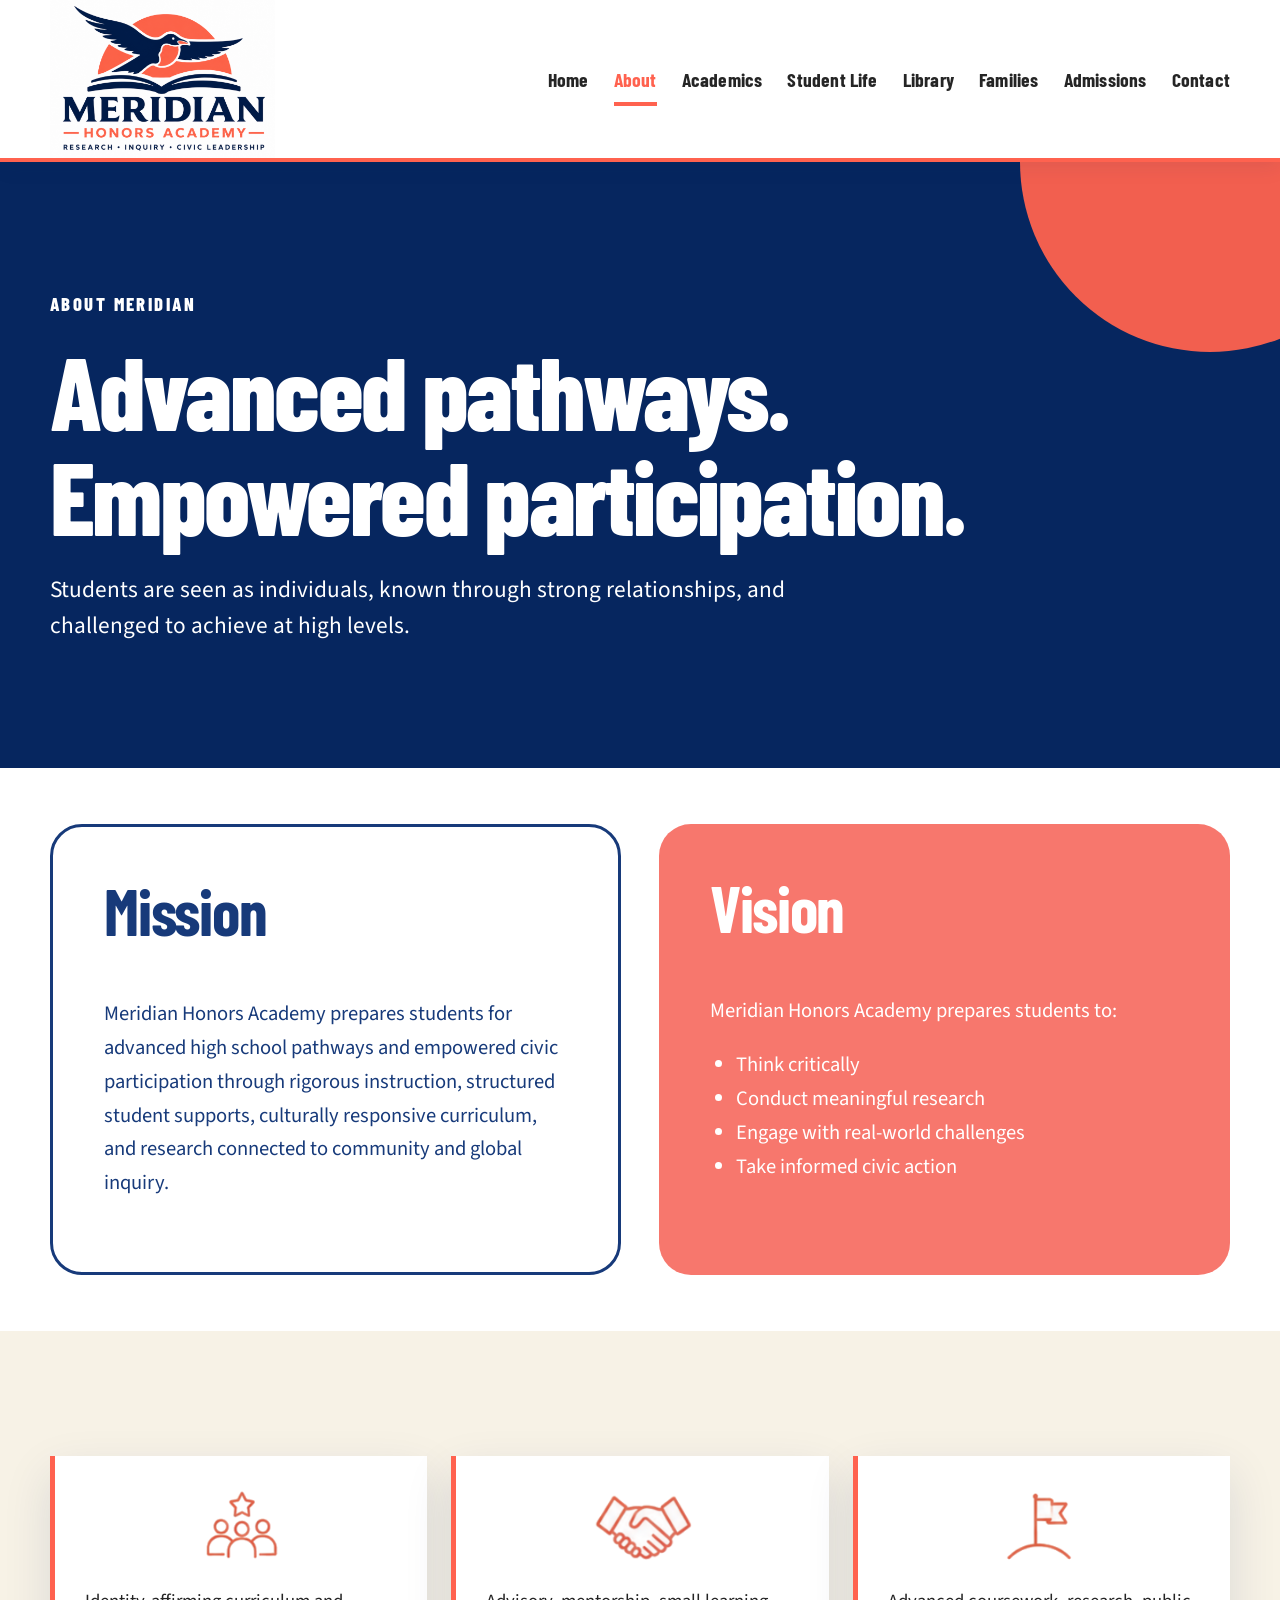
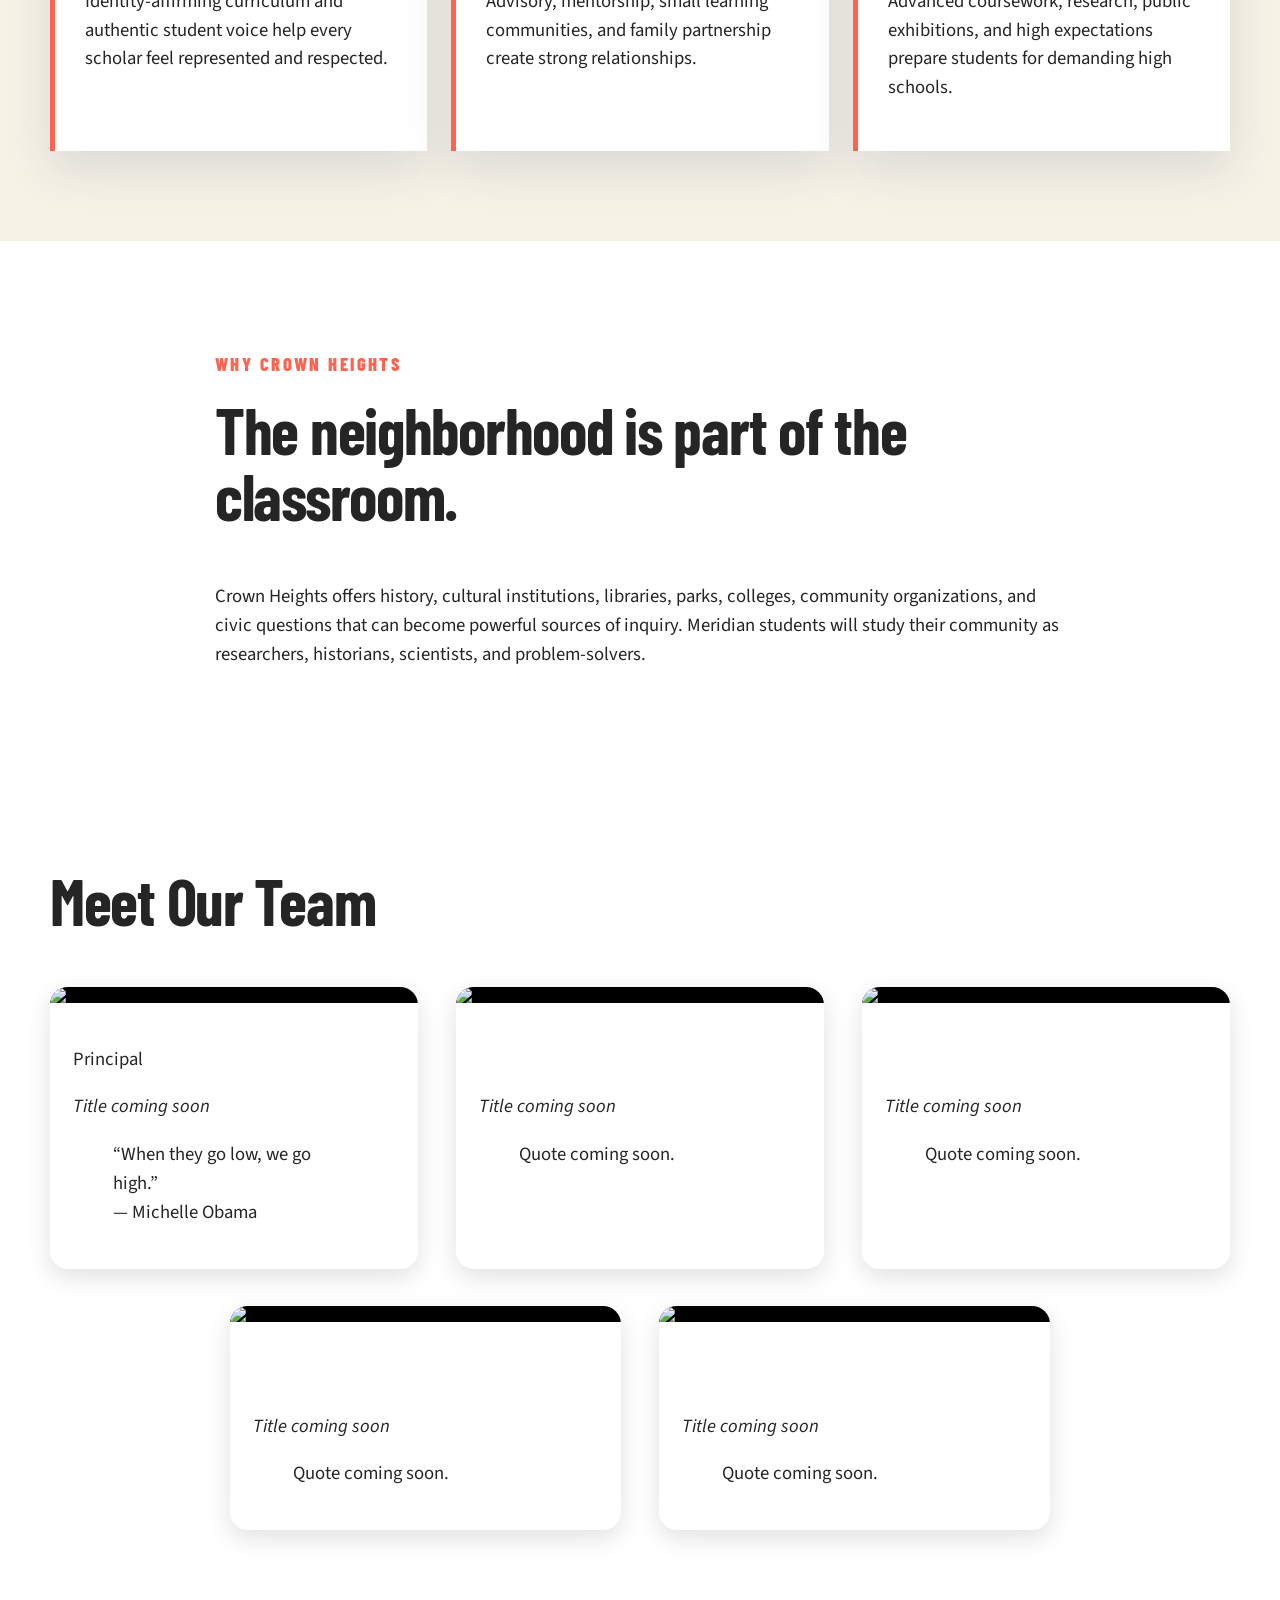
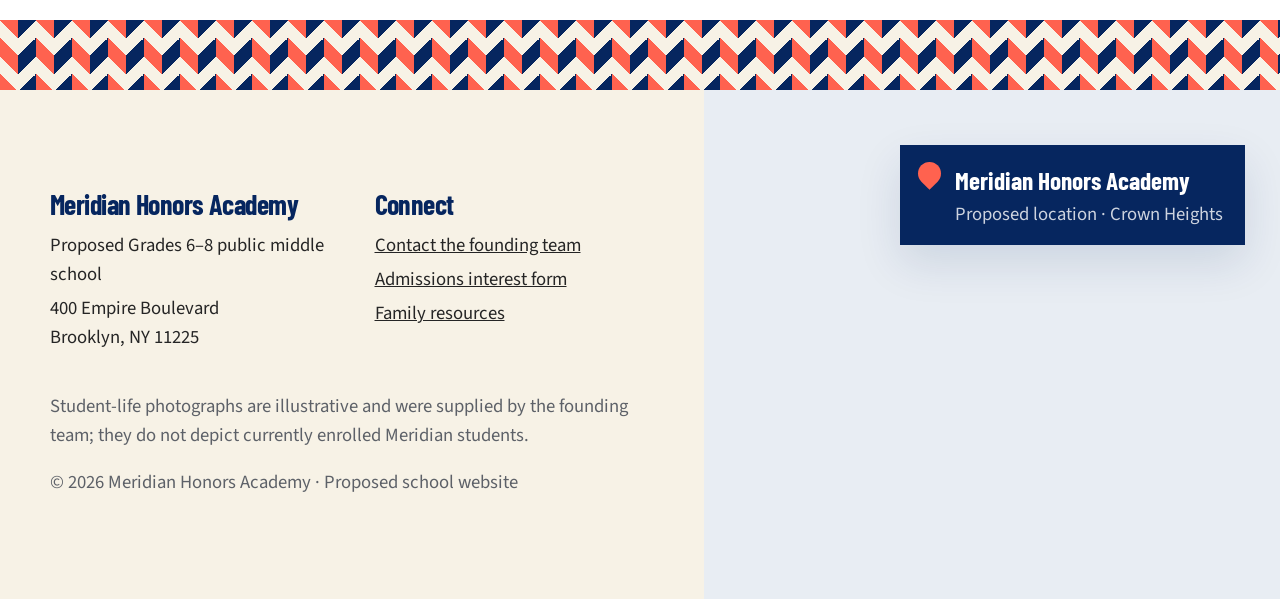
==== about.html @ 579aca70 "Add files via upload" ====
<!doctype html><html lang="en"><head><meta charset="utf-8" /><meta name="viewport" content="width=device-width,initial-scale=1" /><meta name="theme-color" content="#06265f" /><meta name="description" content="Learn about the mission, vision, and community-centered design of Meridian Honors Academy." /><title>About | Meridian Honors Academy</title><link rel="icon" href="assets/favicon.png" /><link rel="preconnect" href="https://fonts.googleapis.com"><link rel="preconnect" href="https://fonts.gstatic.com" crossorigin><link href="https://fonts.googleapis.com/css2?family=Barlow+Condensed:wght@500;600;700;800&family=Source+Sans+3:wght@400;500;600;700&display=swap" rel="stylesheet"><link rel="stylesheet" href="styles.css" /></head><body><a class="skip-link" href="#main">Skip to main content</a>
<header class="site-header" data-header>
  <div class="shell header-inner">
    <a class="brand" href="index.html" aria-label="Meridian Honors Academy home"><img src="assets/meridian-logo.png" alt="Meridian Honors Academy" /></a>
    <button class="menu-button" type="button" aria-expanded="false" aria-controls="primary-nav" data-menu-button><span class="sr-only">Open menu</span><span></span><span></span><span></span></button>
    <nav id="primary-nav" class="primary-nav" aria-label="Primary navigation" data-nav><a href="index.html">Home</a><a href="about.html" aria-current="page">About</a><a href="academics.html">Academics</a><a href="student-life.html">Student Life</a><a href="library.html">Library</a><a href="families.html">Families</a><a href="admissions.html">Admissions</a><a href="contact.html">Contact</a></nav>
  </div>
</header><main id="main"><section class="page-banner page-banner--about"><div class="shell"><p class="eyebrow">About Meridian</p><h1>Advanced&nbsp;pathways.<br>Empowered&nbsp;participation.</h1><p>Students are seen as individuals, known through strong relationships, and challenged to achieve at high levels.</p></div></section>

<section class="section mission-vision-section">
  <div class="shell">
    <div class="mission-vision-grid">
      <article class="mission-card">
        <h2>Mission</h2>
        <p>Meridian Honors Academy prepares students for advanced high school pathways and empowered civic participation through rigorous instruction, structured student supports, culturally responsive curriculum, and research connected to community and global inquiry.</p>
      </article>

      <article class="vision-card">
        <h2>Vision</h2>
        <p>Meridian Honors Academy prepares students to:</p>
        <ul>
          <li>Think critically</li>
          <li>Conduct meaningful research</li>
          <li>Engage with real-world challenges</li>
          <li>Take informed civic action</li>
        </ul>
      </article>
    </div>
  </div>
</section>
<section class="section section--cream"><div class="shell values-grid"><article><div class="pillar-icon pillar-icon--about"><img src="assets/icons/seen.png" alt="" aria-hidden="true"></div><p>Identity-affirming curriculum and authentic student voice help every scholar feel represented and respected.</p></article><article><div class="pillar-icon pillar-icon--about"><img src="assets/icons/known.png" alt="" aria-hidden="true"></div><p>Advisory, mentorship, small learning communities, and family partnership create strong relationships.</p></article><article><div class="pillar-icon pillar-icon--about"><img src="assets/icons/challenged.png" alt="" aria-hidden="true"></div><p>Advanced coursework, research, public exhibitions, and high expectations prepare students for demanding high schools.</p></article></div></section><section class="section"><div class="shell prose"><p class="kicker">Why Crown Heights</p><h2>The neighborhood is part of the classroom.</h2><p>Crown Heights offers history, cultural institutions, libraries, parks, colleges, community organizations, and civic questions that can become powerful sources of inquiry. Meridian students will study their community as researchers, historians, scientists, and problem-solvers.</p></div></section>
<section class="section">
<div class="shell">
<h2>Meet Our Team</h2>

<div style="display:grid;grid-template-columns:repeat(3,minmax(0,1fr));gap:2rem;margin-bottom:2rem;">

<div style="background:#fff;border-radius:18px;overflow:hidden;box-shadow:0 8px 24px rgba(0,0,0,.12)">
<img src="assets/principal.png" style="width:100%;height:auto;display:block;object-fit:contain;background:#000;">
<div style="padding:1.25rem">
<p>Principal</p>
<p><em>Title coming soon</em></p>
<blockquote>“When they go low, we go high.”<br>— Michelle Obama</blockquote>
</div></div>

<div style="background:#fff;border-radius:18px;overflow:hidden;box-shadow:0 8px 24px rgba(0,0,0,.12)">
<img src="assets/staff2.png" style="width:100%;height:auto;display:block;object-fit:contain;background:#000;">
<div style="padding:1.25rem">
<p>&nbsp;</p>
<p><em>Title coming soon</em></p>
<blockquote>Quote coming soon.</blockquote>
</div></div>

<div style="background:#fff;border-radius:18px;overflow:hidden;box-shadow:0 8px 24px rgba(0,0,0,.12)">
<img src="assets/staff3.png" style="width:100%;height:auto;display:block;object-fit:contain;background:#000;">
<div style="padding:1.25rem">
<p>&nbsp;</p>
<p><em>Title coming soon</em></p>
<blockquote>Quote coming soon.</blockquote>
</div></div>
</div><div style='display:grid;grid-template-columns:repeat(2,minmax(0,1fr));gap:2rem;max-width:820px;margin:0 auto;'>
<div style="background:#fff;border-radius:18px;overflow:hidden;box-shadow:0 8px 24px rgba(0,0,0,.12)">
<img src="assets/staff4.png" style="width:100%;height:auto;display:block;object-fit:contain;background:#000;">
<div style="padding:1.25rem">
<p>&nbsp;</p>
<p><em>Title coming soon</em></p>
<blockquote>Quote coming soon.</blockquote>
</div></div>

<div style="background:#fff;border-radius:18px;overflow:hidden;box-shadow:0 8px 24px rgba(0,0,0,.12)">
<img src="assets/staff5.png" style="width:100%;height:auto;display:block;object-fit:contain;background:#000;">
<div style="padding:1.25rem">
<p>&nbsp;</p>
<p><em>Title coming soon</em></p>
<blockquote>Quote coming soon.</blockquote>
</div></div>
</div></div></section></main><footer class="site-footer">
  <div class="footer-pattern" aria-hidden="true"></div>
  <div class="footer-grid">
    <div class="footer-info">
<div class="footer-columns">
        <div><h2>Meridian Honors Academy</h2><p>Proposed Grades 6–8 public middle school</p><p>400 Empire Boulevard<br />Brooklyn, NY 11225</p></div>
        <div><h2>Connect</h2><p><a href="contact.html">Contact the founding team</a></p><p><a href="admissions.html">Admissions interest form</a></p><p><a href="families.html">Family resources</a></p></div>
      </div>
      <p class="photo-note">Student-life photographs are illustrative and were supplied by the founding team; they do not depict currently enrolled Meridian students.</p>
      <p class="copyright">© 2026 Meridian Honors Academy · Proposed school website</p>
    </div>
    <div class="footer-map">
      <iframe title="Map showing 400 Empire Boulevard, Brooklyn, New York" loading="lazy" src="https://www.openstreetmap.org/export/embed.html?bbox=-73.9668%2C40.6608%2C-73.9395%2C40.6815&amp;layer=mapnik&amp;marker=40.6710%2C-73.9532"></iframe>
      <div class="map-label"><span class="map-pin" aria-hidden="true"></span><strong>Meridian Honors Academy</strong><small>Proposed location · Crown Heights</small></div>
    </div>
  </div>
</footer><script src="script.js"></script></body></html>
---- styles.css ----
:root{--navy:#06265f;--navy2:#0b3477;--coral:#ff624f;--cream:#f7f2e6;--ink:#252525;--muted:#5d6168;--line:#d8dce3;--green:#87c747;--shadow:0 18px 45px rgba(6,38,95,.12);--shell:min(1180px,calc(100% - 40px));--head:"Barlow Condensed","Arial Narrow",sans-serif;--body:"Source Sans 3",Arial,sans-serif}*{box-sizing:border-box}html{scroll-behavior:smooth}body{margin:0;color:var(--ink);font-family:var(--body);font-size:18px;line-height:1.55;background:#fff}img{max-width:100%}a{color:inherit}.shell{width:var(--shell);margin-inline:auto}.skip-link{position:fixed;top:10px;left:10px;z-index:99;padding:10px;background:#fff;transform:translateY(-150%)}.skip-link:focus{transform:none}.site-header{position:sticky;top:0;z-index:30;background:#fff;border-bottom:4px solid var(--coral);box-shadow:0 5px 20px rgba(6,38,95,.08)}.header-inner{min-height:112px;display:flex;align-items:center;justify-content:space-between;gap:30px}.brand img{width:225px;display:block}.primary-nav{display:flex;align-items:center;gap:25px}.primary-nav a{text-decoration:none;font-family:var(--head);font-weight:700;font-size:1.05rem;letter-spacing:.01em;position:relative}.primary-nav a:hover,.primary-nav a[aria-current=page]{color:var(--coral)}.primary-nav a[aria-current=page]:after{content:"";position:absolute;left:0;right:0;bottom:-12px;height:4px;background:var(--coral)}.menu-button{display:none;border:0;background:var(--navy);padding:12px}.menu-button span:not(.sr-only){display:block;width:25px;height:3px;background:#fff;margin:4px}.sr-only{position:absolute;width:1px;height:1px;overflow:hidden;clip:rect(0 0 0 0)}h1,h2,h3,h4{font-family:var(--head);line-height:1.03;margin-top:0}h1{font-size:clamp(4rem,8vw,7.8rem);font-weight:800;letter-spacing:-.025em}h2{font-size:clamp(2.8rem,5vw,5.2rem);font-weight:700;letter-spacing:-.02em}h3{font-size:1.65rem}.eyebrow,.kicker{font-family:var(--head);font-weight:800;text-transform:uppercase;letter-spacing:.13em;font-size:.8rem}.kicker{color:var(--coral)}.kicker--light{color:#ffd3cc}.hero{position:relative;min-height:690px;color:#fff;overflow:hidden}.hero-slide{position:absolute;inset:0;background-position:center;background-size:cover;opacity:0;transform:scale(1.04);transition:opacity .9s ease,transform 7s ease}.hero-slide.is-active{opacity:1;transform:scale(1)}.hero-overlay{position:absolute;inset:0;background:linear-gradient(90deg,rgba(6,38,95,.94),rgba(6,38,95,.65) 48%,rgba(6,38,95,.12))}.hero-content{position:relative;z-index:2;padding-top:105px}.hero-content h1{margin:8px 0 20px;max-width:780px}.hero-content h1 span{color:#ffc2b8}.hero-content>p:not(.eyebrow){max-width:610px;font-size:1.28rem}.button-row{display:flex;gap:14px;flex-wrap:wrap;margin-top:30px}.button{display:inline-flex;align-items:center;justify-content:center;padding:14px 22px;text-decoration:none;font-family:var(--head);font-weight:700;font-size:1.08rem;border:2px solid transparent;cursor:pointer}.button--coral{background:var(--coral);color:#fff}.button--light{background:#fff;color:var(--navy)}.hero-controls{position:absolute;z-index:3;right:30px;bottom:30px;display:flex;gap:8px}.hero-controls button,.gallery-controls button{width:48px;height:48px;border:0;background:var(--navy);color:#fff;font-weight:700;cursor:pointer}.hero-controls button:nth-child(2){width:auto;padding-inline:17px}.hero-dots{position:absolute;z-index:3;left:30px;bottom:48px;display:flex;gap:8px}.hero-dots button{width:11px;height:11px;border:0;border-radius:50%;background:rgba(255,255,255,.55)}.hero-dots button.is-active{width:30px;border-radius:8px;background:var(--coral)}.section{padding:90px 0}.section--cream{background:var(--cream)}.section--navy{background:var(--navy);color:#fff}.welcome-grid,.two-col,.library-intro,.contact-grid,.admissions-grid{display:grid;grid-template-columns:1fr 1fr;gap:80px;align-items:start}.welcome-grid h2,.two-col h2,.library-intro h2{color:var(--navy)}.welcome-grid p,.two-col p,.library-intro p{font-size:1.1rem}.text-link{font-family:var(--head);font-weight:700;color:var(--navy);text-decoration:none;font-size:1.08rem}.pillar-grid,.values-grid,.outline-grid,.service-list{display:grid;grid-template-columns:repeat(3,1fr);gap:24px;margin-top:35px}.outline-grid,.service-list{grid-template-columns:repeat(2,1fr)}.pillar-grid article,.values-grid article,.outline-grid article,.service-list article{background:#fff;padding:30px;border-left:5px solid var(--coral);box-shadow:var(--shadow)}.pillar-grid span{font-family:var(--head);font-weight:800;color:var(--coral)}.pillar-grid h3,.values-grid h3,.outline-grid h3,.service-list h3{color:var(--navy);margin:13px 0}.pillar-grid a{font-family:var(--head);font-weight:700;color:var(--navy)}.section-heading{display:flex;justify-content:space-between;align-items:end;gap:30px;margin-bottom:35px}.section-heading h2{color:var(--navy);max-width:850px;margin:5px 0}.gallery-viewport{overflow:hidden}.gallery-track{display:flex;gap:22px;transition:transform .55s ease}.gallery-track figure{flex:0 0 calc((100% - 44px)/3);margin:0;background:#fff;box-shadow:var(--shadow)}.gallery-track img{width:100%;aspect-ratio:4/3;object-fit:cover;display:block}.gallery-track figcaption{padding:18px 20px;border-bottom:5px solid var(--coral);font-family:var(--head);font-weight:700;font-size:1.35rem;color:var(--navy)}.gallery-controls{display:flex;justify-content:flex-end;align-items:center;gap:15px;margin-top:22px;font-family:var(--head);font-weight:700}.cta-band{background:var(--coral);color:#fff;padding:55px 0}.cta-band .shell{display:flex;align-items:center;justify-content:space-between;gap:30px}.cta-band h2{font-size:clamp(2.4rem,4vw,4.3rem);max-width:850px;margin:5px 0}.page-banner{padding:110px 0 100px;color:#fff;background:var(--navy);position:relative;overflow:hidden}.page-banner:after{content:"";position:absolute;width:380px;height:380px;border-radius:50%;background:var(--coral);right:-120px;top:-190px;opacity:.95}.page-banner .shell{position:relative;z-index:2}.page-banner h1{max-width:1000px;margin:10px 0 22px}.page-banner p:last-child{max-width:750px;font-size:1.25rem}.page-banner--student{background-image:linear-gradient(90deg,rgba(6,38,95,.92),rgba(6,38,95,.62)),url('assets/middle-school-discussion.webp');background-size:cover;background-position:center}.page-banner--library{background-image:linear-gradient(90deg,rgba(6,38,95,.94),rgba(6,38,95,.62)),url('assets/library-learning.webp');background-size:cover;background-position:center}.page-banner--families{background-image:linear-gradient(90deg,rgba(6,38,95,.94),rgba(6,38,95,.62)),url('assets/school-community.webp');background-size:cover;background-position:center}.lead{font-size:1.3rem}.prose{max-width:850px}.grade-journey{display:grid;grid-template-columns:repeat(3,1fr);gap:22px;margin-top:35px}.grade-journey article{border:2px solid rgba(255,255,255,.25);padding:28px}.grade-journey span{display:grid;place-items:center;width:56px;height:56px;border-radius:50%;background:var(--coral);font-family:var(--head);font-size:2rem;font-weight:800}.grade-journey h3{margin:20px 0 10px}.photo-mosaic{display:grid;grid-template-columns:1.3fr .7fr;grid-template-rows:330px 330px;gap:18px}.photo-mosaic img{width:100%;height:100%;object-fit:cover}.photo-mosaic img:first-child{grid-row:1/3}.book-filter{display:flex;gap:10px;flex-wrap:wrap;margin:35px 0}.book-filter button{border:2px solid var(--navy);background:#fff;color:var(--navy);padding:10px 18px;font-family:var(--head);font-weight:700;font-size:1rem;cursor:pointer}.book-filter button.is-active{background:var(--navy);color:#fff}.book-grid{display:grid;grid-template-columns:repeat(3,1fr);gap:26px}.book-card{border:1px solid var(--line);background:#fff;box-shadow:0 12px 30px rgba(6,38,95,.08);overflow:hidden}.book-cover{position:relative;min-height:320px;background:#edf1f6;display:grid;place-items:center}.book-cover img{width:100%;height:320px;object-fit:contain;position:relative;z-index:2}.cover-fallback{position:absolute;inset:0;padding:30px;display:flex;flex-direction:column;justify-content:center;background:linear-gradient(145deg,var(--navy),var(--navy2));color:#fff;text-align:center}.cover-fallback span{font-family:var(--head);text-transform:uppercase;letter-spacing:.12em}.cover-fallback strong{font-family:var(--head);font-size:2rem;line-height:1;margin:25px 0 12px}.book-copy{padding:22px}.book-copy h3{color:var(--navy);margin:5px 0}.book-grade{font-family:var(--head);font-weight:700;color:var(--coral);margin:0}.book-author{font-weight:700;margin:0 0 12px}.notice{padding:18px 20px;background:#fff4d8;border-left:5px solid #f1b735}.schedule-grid{display:grid;grid-template-columns:repeat(2,1fr);gap:14px;margin-top:28px}.schedule-grid>div{display:grid;grid-template-columns:120px 1fr;gap:3px 18px;padding:20px;background:#f4f6fa;border-left:5px solid var(--coral)}.schedule-grid time{grid-row:1/3;font-family:var(--head);font-weight:700;color:var(--navy)}.schedule-grid strong{color:var(--navy)}.schedule-grid span{color:var(--muted);font-size:.9rem}.calendar-list{border-top:1px solid var(--line)}.calendar-list article{display:grid;grid-template-columns:75px 1fr;gap:22px;padding:22px 0;border-bottom:1px solid var(--line)}.calendar-list b{display:grid;place-items:center;width:60px;height:60px;background:var(--coral);color:#fff;font-family:var(--head)}.calendar-list h3{color:var(--navy);margin:0}.calendar-list p{margin:5px 0 0}.interest-form{display:grid;grid-template-columns:1fr 1fr;gap:18px;background:#f5f7fb;padding:30px}.interest-form label{font-weight:700;color:var(--navy)}.interest-form input,.interest-form select,.interest-form textarea{display:block;width:100%;margin-top:7px;padding:13px;border:1px solid #bfc8d6;font:inherit;background:#fff}.interest-form .full{grid-column:1/-1}.form-message{grid-column:1/-1}.site-footer{background:var(--cream)}.footer-pattern{height:70px;background:linear-gradient(135deg,var(--navy) 25%,transparent 25%) -18px 0/36px 36px,linear-gradient(225deg,var(--coral) 25%,transparent 25%) -18px 0/36px 36px,linear-gradient(315deg,var(--navy) 25%,transparent 25%) 0 0/36px 36px,linear-gradient(45deg,var(--coral) 25%,var(--cream) 25%) 0 0/36px 36px}.footer-grid{display:grid;grid-template-columns:1.1fr .9fr;min-height:500px}.footer-info{padding:65px max(35px,calc((100vw - 1180px)/2)) 35px}.footer-logo{width:250px}.footer-columns{display:grid;grid-template-columns:1fr 1fr;gap:45px;margin-top:35px}.footer-columns h2{font-size:1.5rem;color:var(--navy);margin-bottom:12px}.footer-columns p{margin:5px 0}.photo-note{margin-top:35px;font-size:.82rem;color:var(--muted);max-width:680px}.copyright{font-size:.8rem;color:var(--muted)}.footer-map{position:relative;min-height:500px;background:#e8edf3}.footer-map iframe{width:100%;height:100%;min-height:500px;border:0;filter:saturate(.65) contrast(.95)}.map-label{position:absolute;right:35px;top:55px;background:var(--navy);color:#fff;padding:16px 22px 16px 55px;box-shadow:var(--shadow)}.map-label strong,.map-label small{display:block}.map-label strong{font-family:var(--head);font-size:1.35rem}.map-label small{opacity:.8}.map-pin{position:absolute;left:18px;top:17px;width:23px;height:23px;border-radius:50% 50% 50% 0;background:var(--coral);transform:rotate(-45deg)}@media(max-width:1050px){.primary-nav{gap:15px}.primary-nav a{font-size:.95rem}.pillar-grid,.values-grid{grid-template-columns:1fr}.book-grid{grid-template-columns:repeat(2,1fr)}.footer-grid{grid-template-columns:1fr}.footer-map{min-height:420px}.footer-map iframe{min-height:420px}}@media(max-width:820px){body{font-size:17px}.header-inner{min-height:90px}.brand img{width:190px}.menu-button{display:block}.primary-nav{display:none;position:absolute;left:0;right:0;top:90px;background:#fff;padding:18px 20px 28px;flex-direction:column;align-items:flex-start;border-bottom:4px solid var(--coral)}.primary-nav.is-open{display:flex}.primary-nav a[aria-current=page]:after{display:none}.welcome-grid,.two-col,.library-intro,.contact-grid,.admissions-grid{grid-template-columns:1fr;gap:30px}.outline-grid,.service-list,.grade-journey{grid-template-columns:1fr}.gallery-track figure{flex-basis:calc((100% - 22px)/2)}.book-grid{grid-template-columns:1fr}.photo-mosaic{grid-template-columns:1fr;grid-template-rows:repeat(4,260px)}.photo-mosaic img:first-child{grid-row:auto}.schedule-grid{grid-template-columns:1fr}.footer-columns{grid-template-columns:1fr}.cta-band .shell{align-items:flex-start;flex-direction:column}}@media(max-width:560px){:root{--shell:min(100% - 28px,1180px)}h1{font-size:3.6rem}.hero{min-height:710px}.hero-content{padding-top:85px}.hero-controls{right:14px;bottom:18px}.hero-dots{left:14px;bottom:35px}.hero-controls button:nth-child(2){display:none}.section{padding:65px 0}.gallery-track figure{flex-basis:100%}.section-heading{align-items:flex-start;flex-direction:column}.schedule-grid>div{grid-template-columns:1fr}.schedule-grid time{grid-row:auto}.interest-form{grid-template-columns:1fr;padding:22px}.interest-form .full{grid-column:auto}.footer-info{padding:45px 24px}.map-label{left:20px;right:20px;top:25px}.footer-pattern{height:45px}}
@media(prefers-reduced-motion:reduce){html{scroll-behavior:auto}.hero-slide,.gallery-track{transition:none}}

.curriculum-grid{display:grid;grid-template-columns:repeat(3,1fr);gap:22px;margin-top:34px}.curriculum-grid article{display:flex;flex-direction:column;padding:28px;background:#fff;border:1px solid var(--line);border-top:6px solid var(--coral);box-shadow:0 12px 28px rgba(6,38,95,.08)}.curriculum-grid h3{color:var(--navy);margin:7px 0 12px}.curriculum-type{margin:0;color:var(--coral);font-family:var(--head);font-size:.83rem;font-weight:800;text-transform:uppercase;letter-spacing:.08em}.curriculum-tag{margin-top:auto;padding-top:18px;color:var(--navy);font-size:.78rem;font-weight:700}.curriculum-note{max-width:950px}.page-banner--council{background-image:linear-gradient(90deg,rgba(6,38,95,.94),rgba(6,38,95,.6)),url('assets/civic-leadership.webp');background-size:cover;background-position:center}.council-intro{display:grid;grid-template-columns:1fr 1fr;gap:80px}.council-intro h2{color:var(--navy)}.council-roles{display:grid;grid-template-columns:repeat(3,1fr);gap:20px;margin-top:30px}.council-roles article{background:#fff;padding:26px;border-bottom:5px solid var(--coral);box-shadow:var(--shadow)}.council-roles span{font-family:var(--head);font-weight:800;color:var(--coral)}.council-roles h3{color:var(--navy);margin:12px 0}.council-projects{display:grid;grid-template-columns:.8fr 1.2fr;gap:70px}.council-projects ul{columns:2;column-gap:35px;margin:0}.council-projects li{break-inside:avoid;margin:0 0 18px;padding-left:6px}.join-council{display:grid;grid-template-columns:1.15fr .85fr;gap:70px}.join-council h2{color:var(--navy)}.join-council aside{background:var(--cream);border-left:6px solid var(--coral);padding:30px}.join-council aside h3{color:var(--navy)}.calendar-intro{display:grid;grid-template-columns:.9fr 1.1fr;gap:70px;margin-bottom:45px}.calendar-intro h2{color:var(--navy)}.event-calendar{border-top:1px solid #ccd2dc}.event-calendar article{display:grid;grid-template-columns:115px 1.25fr .75fr;gap:28px;align-items:center;padding:25px 0;border-bottom:1px solid #ccd2dc}.event-date{width:88px;height:88px;display:flex;flex-direction:column;align-items:center;justify-content:center;background:var(--navy);color:#fff;clip-path:polygon(0 0,100% 0,100% 80%,50% 100%,0 80%)}.event-date span{font-size:.72rem;text-transform:uppercase}.event-date b{font-family:var(--head);font-size:1.8rem}.event-main h3{margin:3px 0 8px;color:var(--navy);font-size:1.65rem}.event-main p{margin:0}.event-type{color:var(--coral)!important;font-family:var(--head);font-size:.77rem!important;font-weight:800;text-transform:uppercase;letter-spacing:.1em}.event-outcome{padding:18px;background:#fff;border-left:4px solid var(--green)}.event-outcome strong,.event-outcome span{display:block}.event-outcome strong{font-family:var(--head);color:var(--navy);text-transform:uppercase;font-size:.8rem;letter-spacing:.08em}.event-outcome span{font-size:.9rem;margin-top:4px}.student-council-callout{display:flex;justify-content:space-between;align-items:center;gap:30px;margin-top:38px;padding:30px;background:var(--navy);color:#fff}.student-council-callout h3{font-size:2rem;margin:5px 0 8px}.book-cover img:not([src]),.book-cover img[src=""]{display:none}.book-cover img.loaded+.cover-fallback{display:none}
@media(max-width:1050px){.curriculum-grid,.council-roles{grid-template-columns:repeat(2,1fr)}.event-calendar article{grid-template-columns:100px 1fr}.event-outcome{grid-column:2}}@media(max-width:820px){.curriculum-grid,.council-roles{grid-template-columns:1fr}.council-intro,.council-projects,.join-council,.calendar-intro{grid-template-columns:1fr;gap:30px}.council-projects ul{columns:1}.event-calendar article{grid-template-columns:80px 1fr;gap:18px}.event-date{width:68px;height:75px}.event-date b{font-size:1.4rem}.student-council-callout{align-items:flex-start;flex-direction:column}}@media(max-width:560px){.event-calendar article{grid-template-columns:1fr}.event-date{width:72px}.event-outcome{grid-column:auto}}


/* Version 8 accessibility and content refinements */
html { font-size: 14pt; }
body { font-size: 1rem; }
p, a, li, span, small, label, input, select, textarea, button, time, figcaption, .eyebrow, .kicker, .curriculum-type, .curriculum-tag, .event-type, .event-outcome strong, .book-grade, .book-author, .photo-note, .copyright {
  font-size: max(1rem, 14pt);
}
.council-line-heading span { display:block; }
.fit-box { margin-top:18px; padding:16px; background:#f7f2e6; border-left:4px solid var(--coral); }
.fit-box strong, .fit-box span { display:block; }
.fit-box strong { color:var(--navy); font-family:var(--head); margin-bottom:6px; }
.book-cover { min-height:360px; padding:18px; background:#f3f4f6; }
.book-cover img { display:block; width:100%; height:340px; object-fit:contain; position:relative; z-index:2; }
.book-cover .cover-fallback { display:none; }
@media(max-width:560px){ html{font-size:14pt}.book-cover img{height:320px} }

/* Version 9 refinements */
.hero-content h1 span {
  color: inherit;
  font-size: inherit;
  font-weight: inherit;
  line-height: inherit;
}

.council-line-heading {
  font-size: clamp(2.8rem, 5vw, 5.2rem);
  line-height: 1.03;
  color: var(--navy);
}

.council-line-heading span {
  display: block;
}

.fit-box span {
  font-weight: 400;
}

/* Version 10 icon and Student Council refinements */
.pillar-icon {
  display: flex;
  align-items: center;
  justify-content: center;
  margin-bottom: 18px;
}

.pillar-icon img {
  display: block;
  width: auto;
  object-fit: contain;
}

.pillar-icon--home img {
  height: 88px;
}

.pillar-icon--about img {
  height: 82px;
}

.pillar-grid article,
.values-grid article {
  text-align: center;
}

.pillar-grid article p,
.values-grid article p {
  text-align: left;
}

.student-council-graphic {
  display: flex;
  justify-content: center;
  margin: 0 auto 38px;
}

.student-council-graphic img {
  display: block;
  width: min(100%, 520px);
  height: auto;
}

.council-line-heading--matched {
  font-size: clamp(2.8rem, 5vw, 5.2rem) !important;
  line-height: 1.03 !important;
  letter-spacing: -0.02em;
  color: var(--navy);
}

.council-line-heading--matched span {
  display: block;
}

@media (max-width: 560px) {
  .pillar-icon--home img,
  .pillar-icon--about img {
    height: 70px;
  }

  .student-council-graphic img {
    width: min(100%, 390px);
  }
}

/* Version 11: Student Council merged into Student Life */
.council-line-heading--matched {
  font-size: clamp(2.4rem, 4vw, 4.3rem) !important;
  line-height: 1.03 !important;
}

.student-council-transfer {
  border-top: 12px solid var(--coral);
}

.council-embedded-intro {
  background: var(--navy);
  color: #fff;
}

.council-embedded-intro h2 {
  max-width: 980px;
  margin: 8px 0 18px;
  color: #fff;
}

.council-embedded-intro .lead {
  max-width: 820px;
  color: #fff;
}

.student-council-transfer .page-banner--council {
  display: none;
}

/* v12 restore council hero background */
.council-hero{
background:
linear-gradient(rgba(10,31,68,.62),rgba(10,31,68,.62)),
url('assets/images/student-life-hero.jpg') center/cover no-repeat;
padding:5rem 0;
}
.council-line-heading--hero{
font-size:clamp(3.6rem,6vw,5.8rem)!important;
line-height:1.02!important;
}
.council-hero h2,.council-hero .lead,.council-hero .eyebrow{color:#fff;}

/* Version 13 Student Council refinements */
.council-hero {
  background:
    linear-gradient(rgba(10, 31, 68, 0.68), rgba(10, 31, 68, 0.68)),
    url('assets/images/student-council-hero.webp') center / cover no-repeat !important;
}

/* Version 14: correctly restore the Student Council hero image */
.student-council-transfer .council-embedded-intro.council-hero {
  position: relative;
  isolation: isolate;
  min-height: 540px;
  display: flex;
  align-items: center;
  background:
    linear-gradient(90deg, rgba(6, 38, 95, 0.90), rgba(6, 38, 95, 0.62)),
    url('assets/civic-leadership.webp') center center / cover no-repeat !important;
  color: #fff;
}

.student-council-transfer .council-embedded-intro.council-hero h2,
.student-council-transfer .council-embedded-intro.council-hero .eyebrow,
.student-council-transfer .council-embedded-intro.council-hero .lead {
  color: #fff;
}

.student-council-transfer .council-embedded-intro.council-hero h2 {
  max-width: 980px;
}

.student-council-transfer .council-embedded-intro.council-hero .lead {
  max-width: 820px;
}

@media (max-width: 700px) {
  .student-council-transfer .council-embedded-intro.council-hero {
    min-height: 500px;
    background-position: 58% center !important;
  }
}

.student-council-transfer .council-mantra{
  font-size:clamp(2.4rem,4vw,4.3rem);
  line-height:1.08;
}


/* Version 17: triple the Student Council slogan size */
h2.council-line-heading.council-line-heading--matched.council-line-heading--hero {
  font-size: clamp(3.0rem, 5vw, 4.8rem) !important;
  line-height: 0.88 !important;
}

h2.council-line-heading.council-line-heading--matched.council-line-heading--hero span {
  display: block;
  font-size: inherit !important;
}

@media (max-width: 700px) {
  h2.council-line-heading.council-line-heading--matched.council-line-heading--hero {
    font-size: clamp(1.7rem, 5vw, 3.0rem) !important;
  }
}


/* Version 22: Academics mural hero */
.page-banner--academics {
  position: relative;
  isolation: isolate;
  background:
    linear-gradient(90deg, rgba(8, 35, 78, 0.88), rgba(8, 35, 78, 0.52)),
    url('assets/academics-mural.jpeg') center 48% / cover no-repeat !important;
  color: #fff;
}

.page-banner--academics h1,
.page-banner--academics p,
.page-banner--academics .eyebrow {
  color: #fff;
}

.page-banner--academics .shell {
  position: relative;
  z-index: 1;
}


/* Version 31: About page Mission and Vision */
.mission-vision-section {
  padding-top: 3rem;
  padding-bottom: 3rem;
}

.mission-vision-grid {
  display: grid;
  grid-template-columns: repeat(2, minmax(0, 1fr));
  gap: 2rem;
}

.mission-card,
.vision-card {
  border-radius: 32px;
  padding: clamp(2rem, 4vw, 3.25rem);
  min-height: 100%;
}

.mission-card {
  background: #243b8f;
  color: #fff;
}

.vision-card {
  background: #f7776d;
  color: #fff;
}

.mission-card h2,
.vision-card h2 {
  color: #fff;
  margin-top: 0;
}

.mission-card p,
.vision-card p,
.vision-card li {
  color: #fff;
  font-size: 1.1rem;
  line-height: 1.65;
}

.vision-card ul {
  margin: 1rem 0 0;
  padding-left: 1.4rem;
}

@media (max-width: 760px) {
  .mission-vision-grid {
    grid-template-columns: 1fr;
  }
}

.mission-card{
 background:transparent !important;
 border:3px solid #173a7a !important;
 color:#173a7a !important;
}
.mission-card h2,.mission-card p{color:#173a7a !important;}


/* Version 33: transparent Mission card with school navy text and border */
.mission-card {
  background: transparent !important;
  border: 3px solid #173a7a !important;
}

.mission-card h2,
.mission-card p {
  color: #173a7a !important;
}
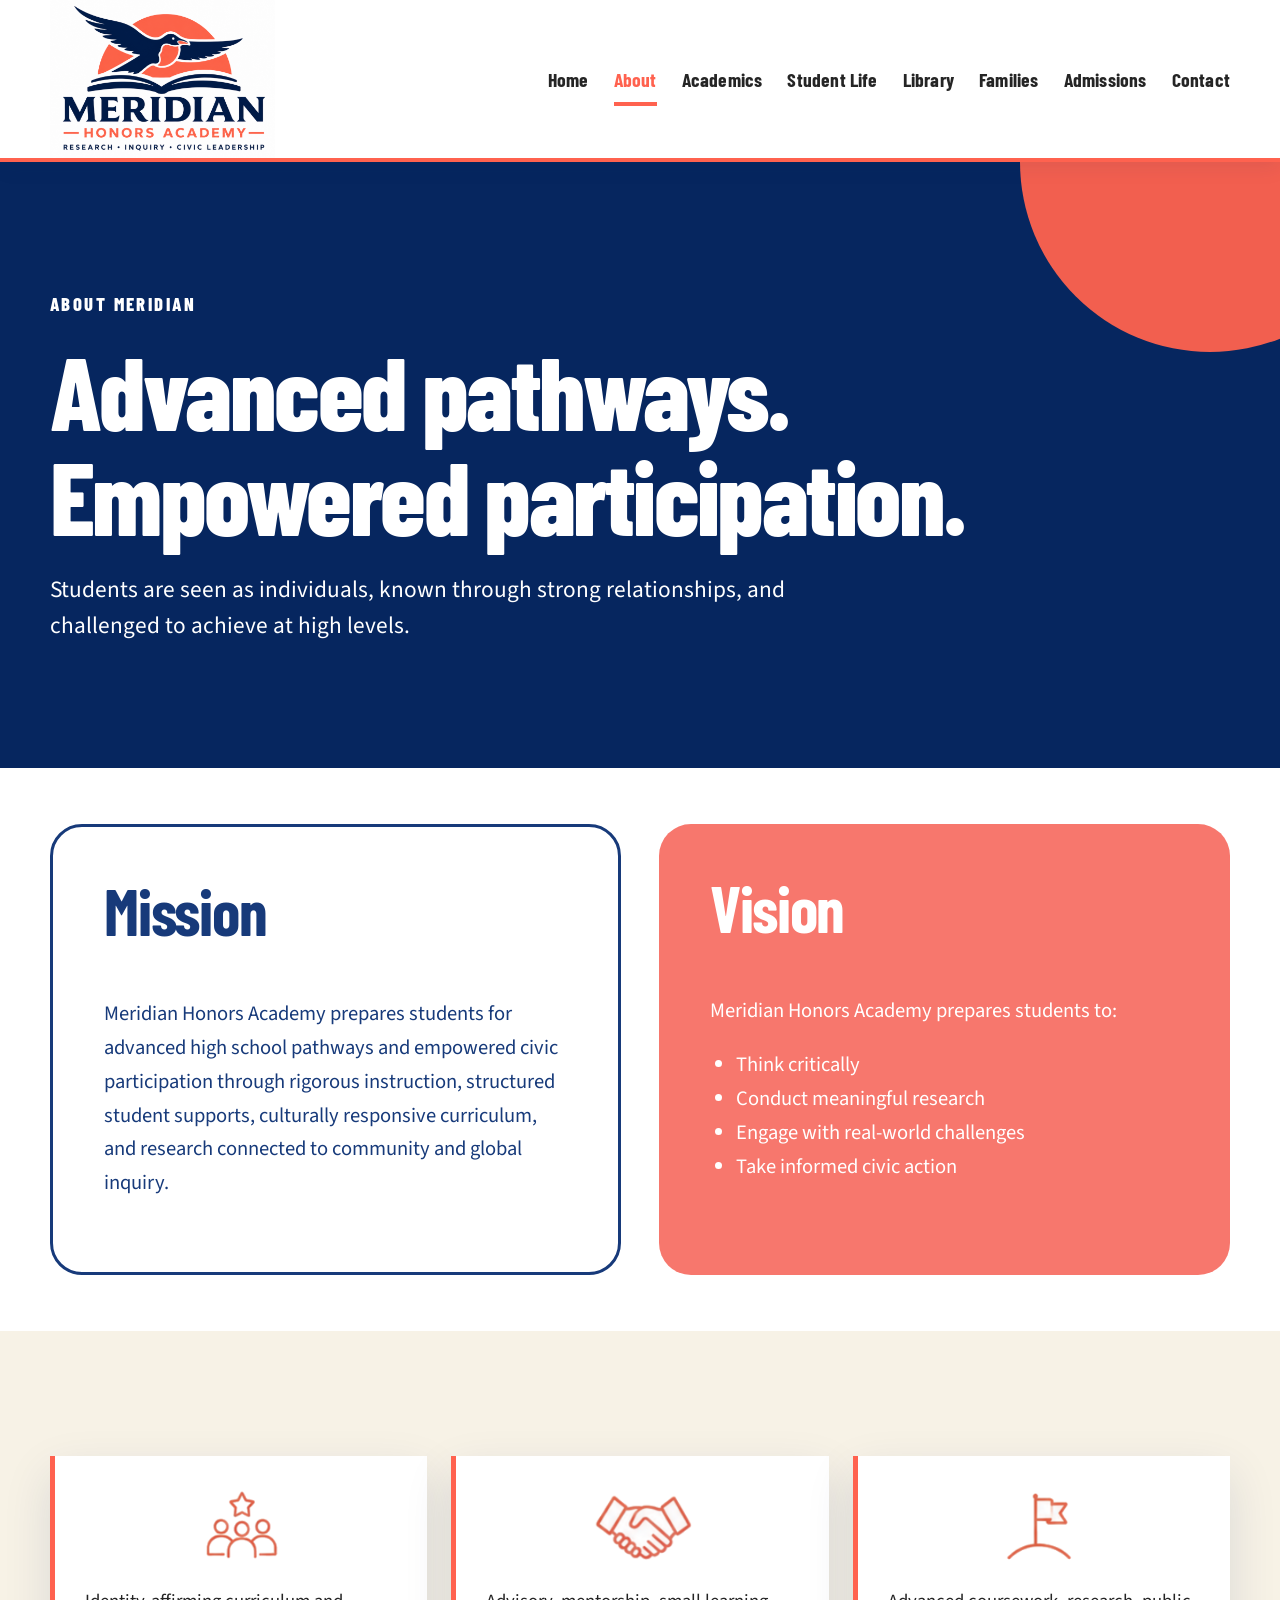
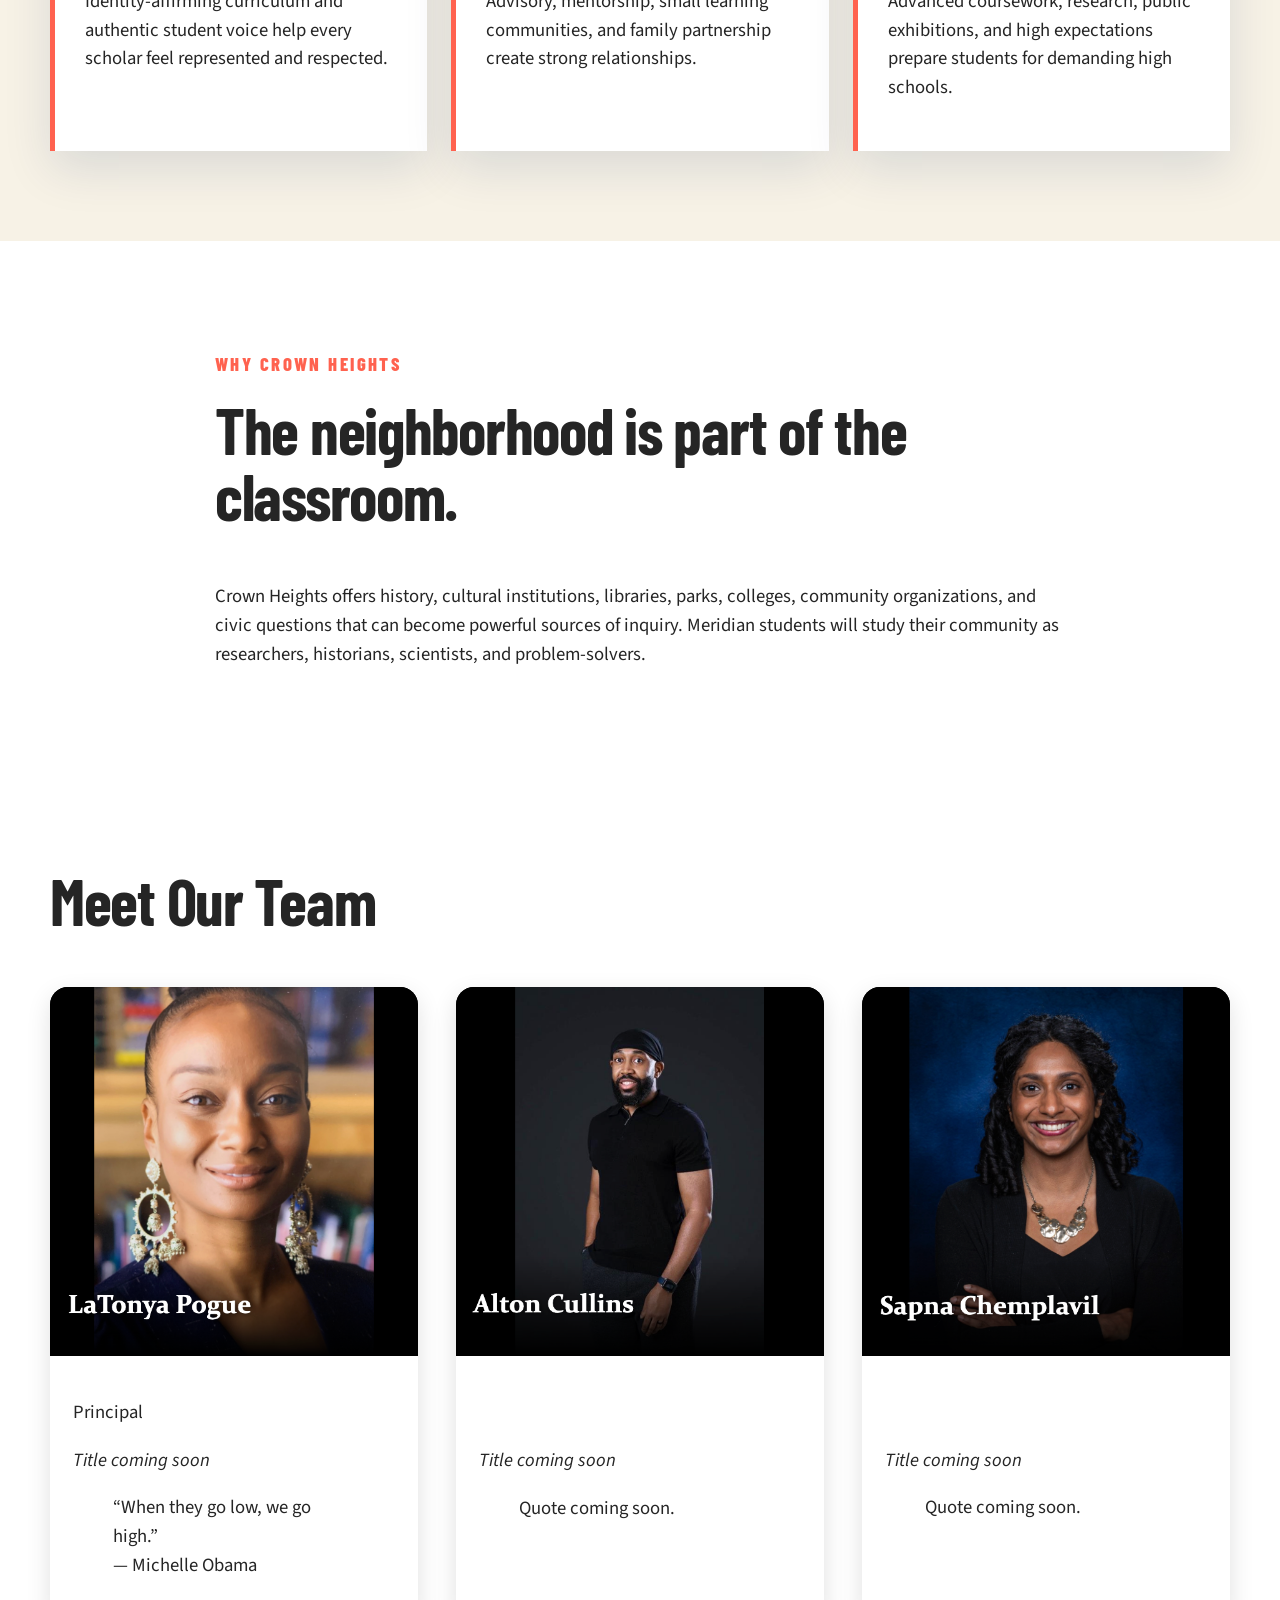
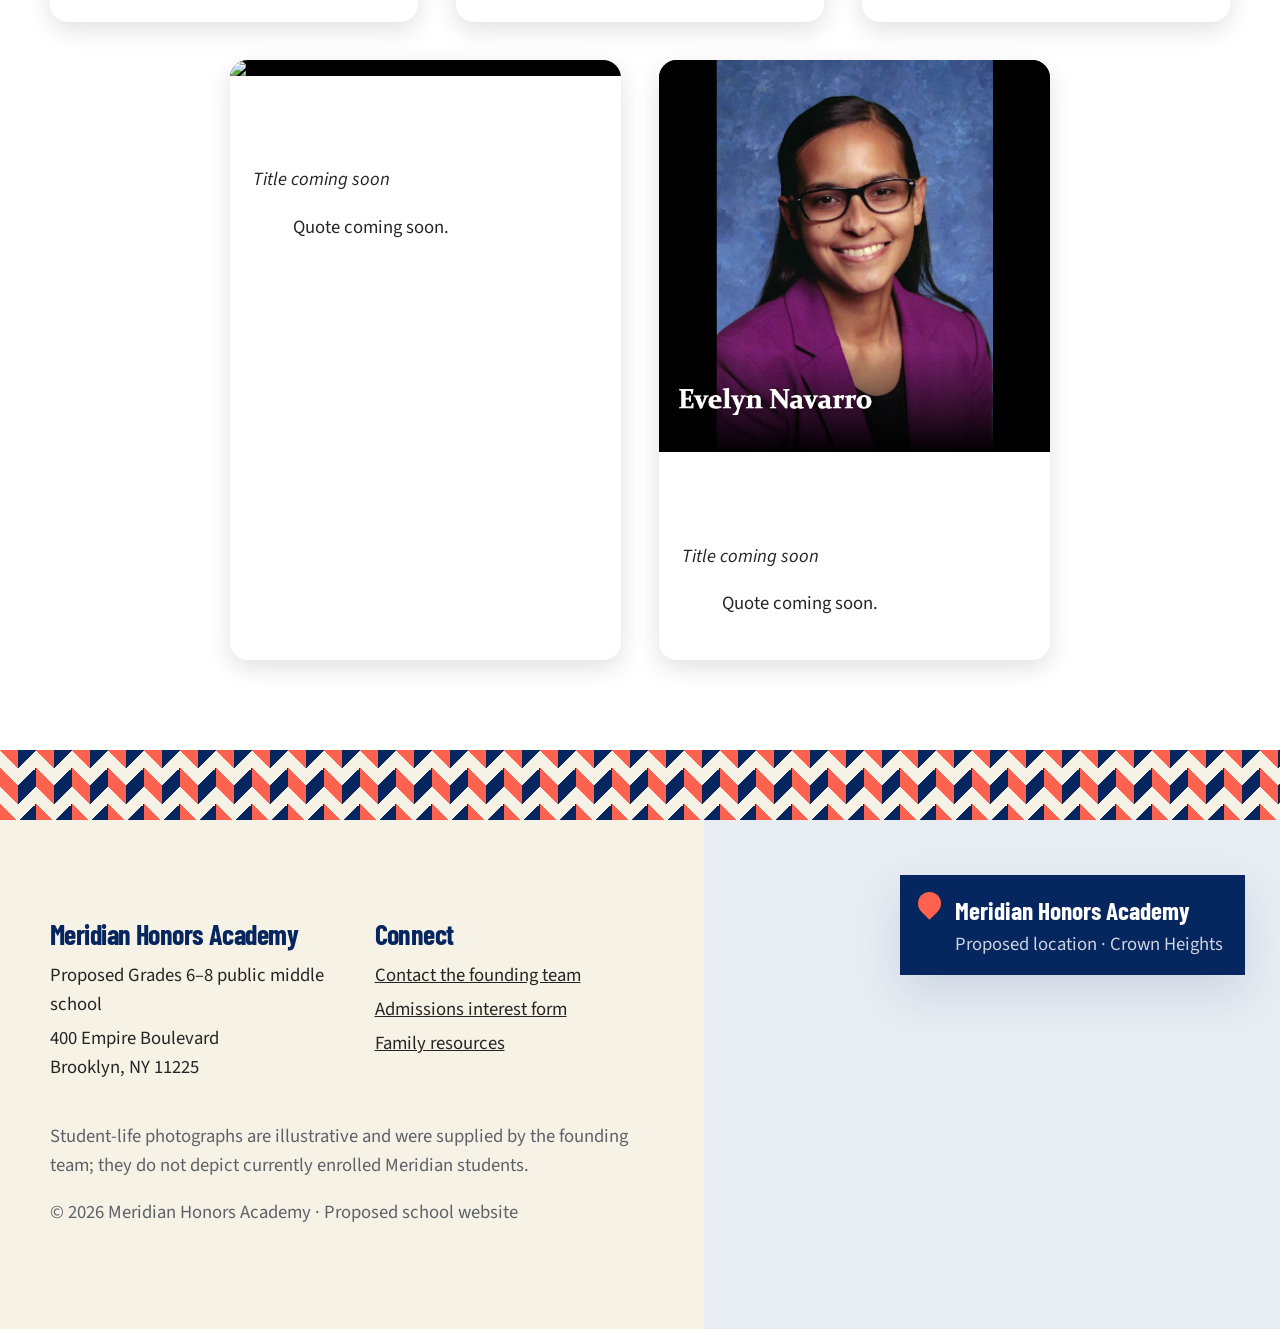
==== commit 948517e3: "Update about.html" ====
--- a/about.html
+++ b/about.html
@@ -60,7 +60,7 @@
 </div></div>
 </div><div style='display:grid;grid-template-columns:repeat(2,minmax(0,1fr));gap:2rem;max-width:820px;margin:0 auto;'>
 <div style="background:#fff;border-radius:18px;overflow:hidden;box-shadow:0 8px 24px rgba(0,0,0,.12)">
-<img src="assets/staff4.png" style="width:100%;height:auto;display:block;object-fit:contain;background:#000;">
+<img src="assets/gwen.png" style="width:100%;height:auto;display:block;object-fit:contain;background:#000;">
 <div style="padding:1.25rem">
 <p>&nbsp;</p>
 <p><em>Title coming soon</em></p>
@@ -90,4 +90,4 @@
       <div class="map-label"><span class="map-pin" aria-hidden="true"></span><strong>Meridian Honors Academy</strong><small>Proposed location · Crown Heights</small></div>
     </div>
   </div>
-</footer><script src="script.js"></script></body></html>+</footer><script src="script.js"></script></body></html>
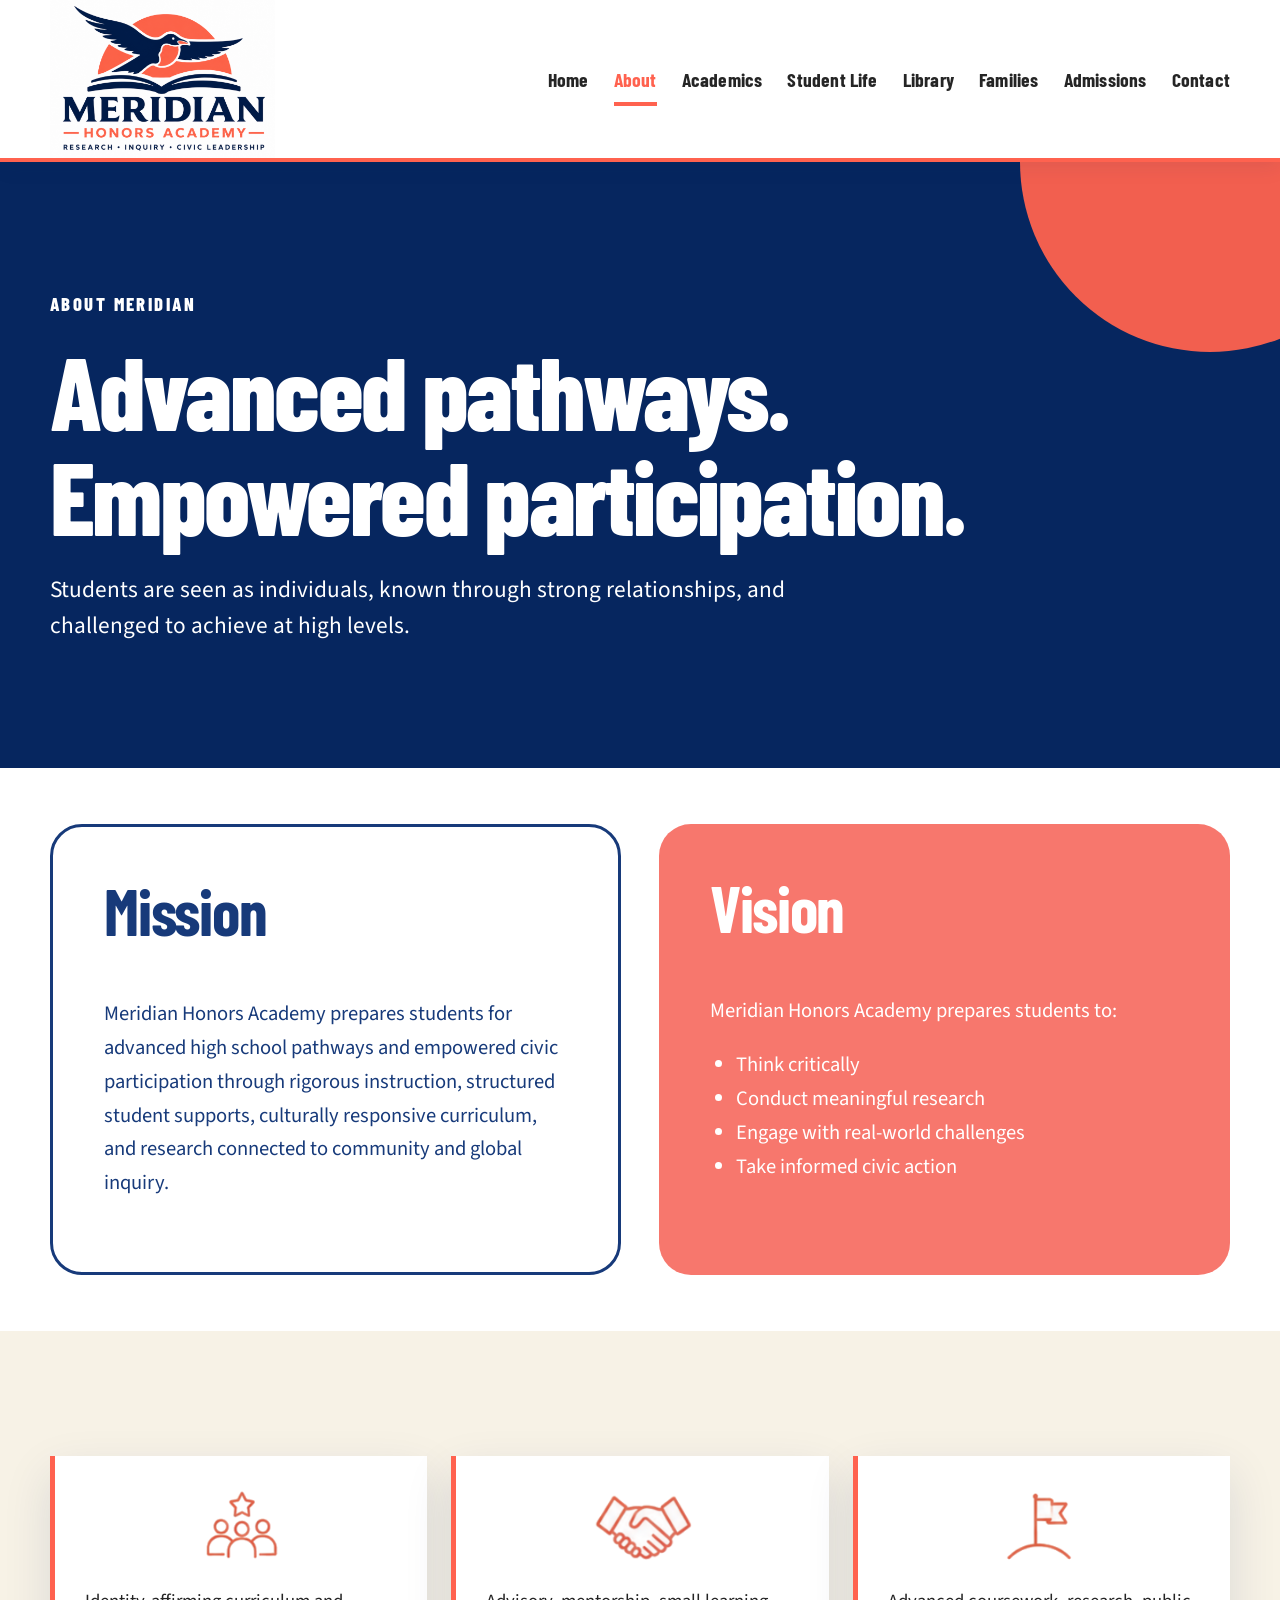
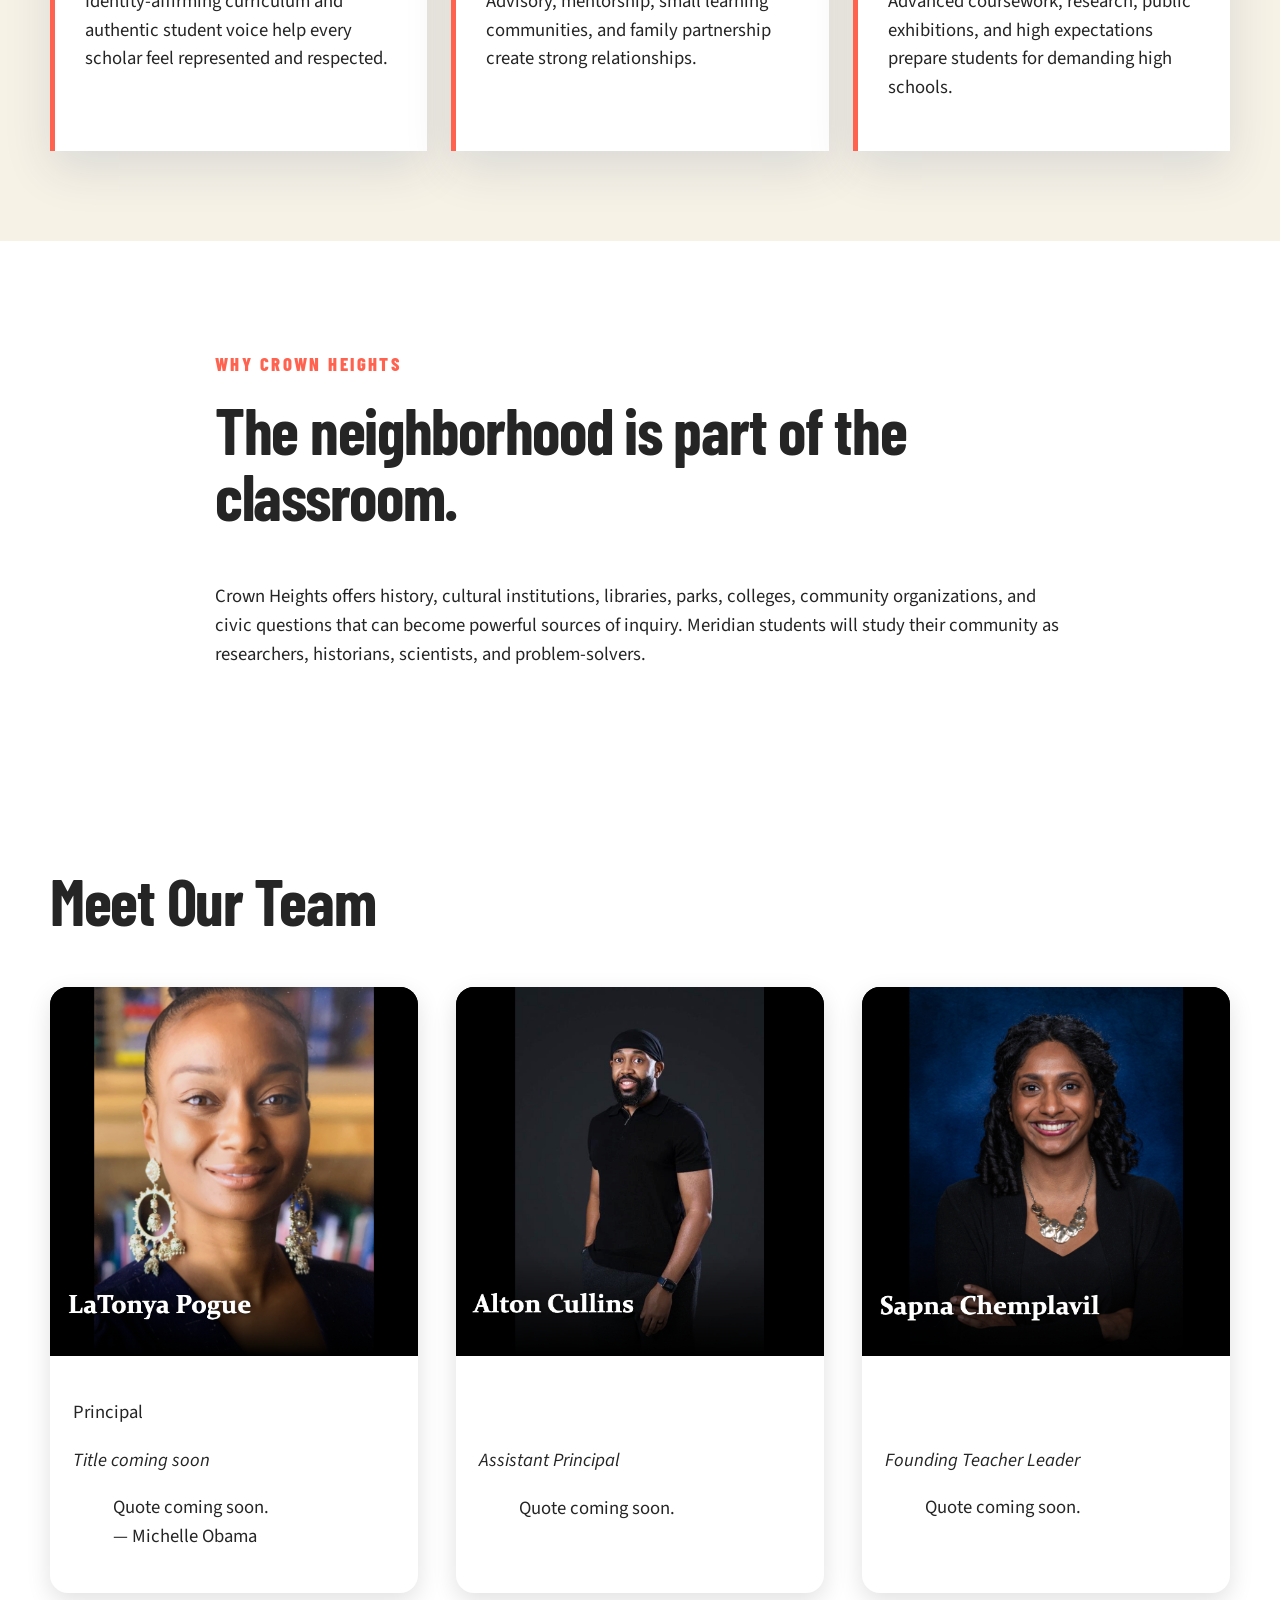
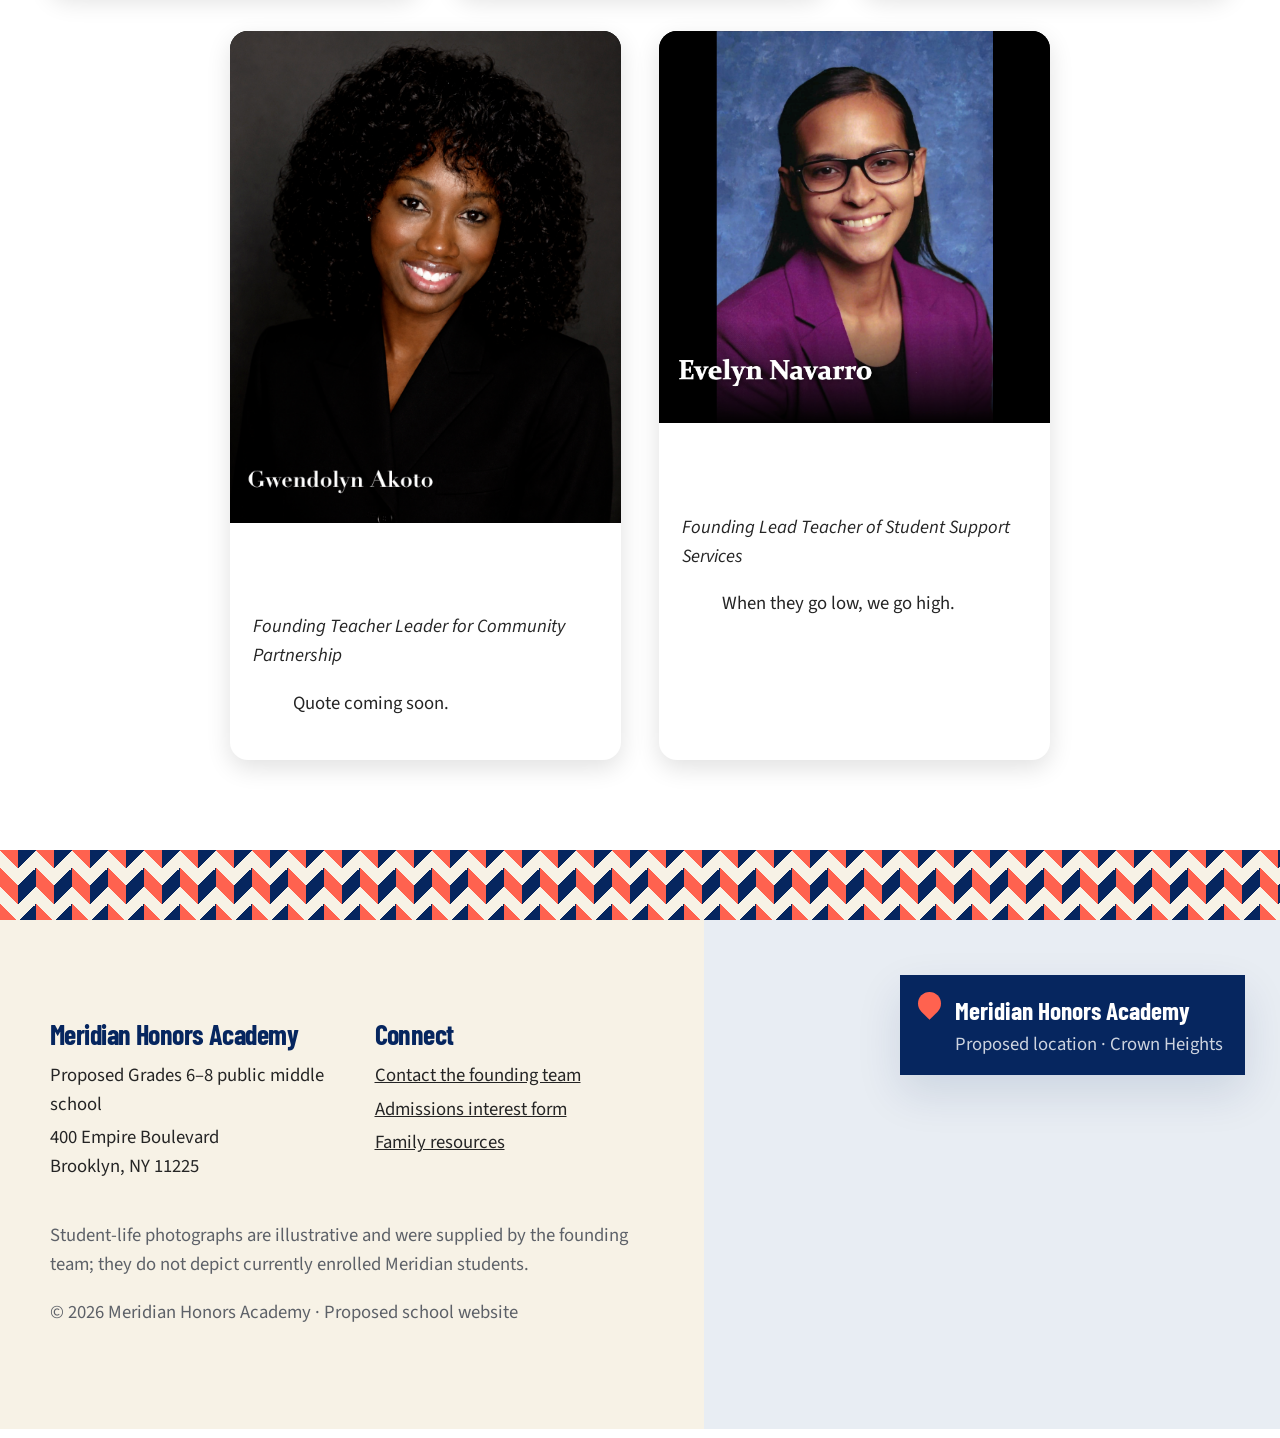
==== commit 608b0f86: "Update about.html" ====
--- a/about.html
+++ b/about.html
@@ -40,14 +40,14 @@
 <div style="padding:1.25rem">
 <p>Principal</p>
 <p><em>Title coming soon</em></p>
-<blockquote>“When they go low, we go high.”<br>— Michelle Obama</blockquote>
+<blockquote>Quote coming soon.<br>— Michelle Obama</blockquote>
 </div></div>
 
 <div style="background:#fff;border-radius:18px;overflow:hidden;box-shadow:0 8px 24px rgba(0,0,0,.12)">
 <img src="assets/staff2.png" style="width:100%;height:auto;display:block;object-fit:contain;background:#000;">
 <div style="padding:1.25rem">
 <p>&nbsp;</p>
-<p><em>Title coming soon</em></p>
+<p><em>Assistant Principal</em></p>
 <blockquote>Quote coming soon.</blockquote>
 </div></div>
 
@@ -55,7 +55,7 @@
 <img src="assets/staff3.png" style="width:100%;height:auto;display:block;object-fit:contain;background:#000;">
 <div style="padding:1.25rem">
 <p>&nbsp;</p>
-<p><em>Title coming soon</em></p>
+<p><em>Founding Teacher Leader</em></p>
 <blockquote>Quote coming soon.</blockquote>
 </div></div>
 </div><div style='display:grid;grid-template-columns:repeat(2,minmax(0,1fr));gap:2rem;max-width:820px;margin:0 auto;'>
@@ -63,7 +63,7 @@
 <img src="assets/gwen.png" style="width:100%;height:auto;display:block;object-fit:contain;background:#000;">
 <div style="padding:1.25rem">
 <p>&nbsp;</p>
-<p><em>Title coming soon</em></p>
+<p><em>Founding Teacher Leader for Community Partnership</em></p>
 <blockquote>Quote coming soon.</blockquote>
 </div></div>
 
@@ -71,8 +71,8 @@
 <img src="assets/staff5.png" style="width:100%;height:auto;display:block;object-fit:contain;background:#000;">
 <div style="padding:1.25rem">
 <p>&nbsp;</p>
-<p><em>Title coming soon</em></p>
-<blockquote>Quote coming soon.</blockquote>
+<p><em>Founding Lead Teacher of Student Support Services</em></p>
+<blockquote>When they go low, we go high.</blockquote>
 </div></div>
 </div></div></section></main><footer class="site-footer">
   <div class="footer-pattern" aria-hidden="true"></div>
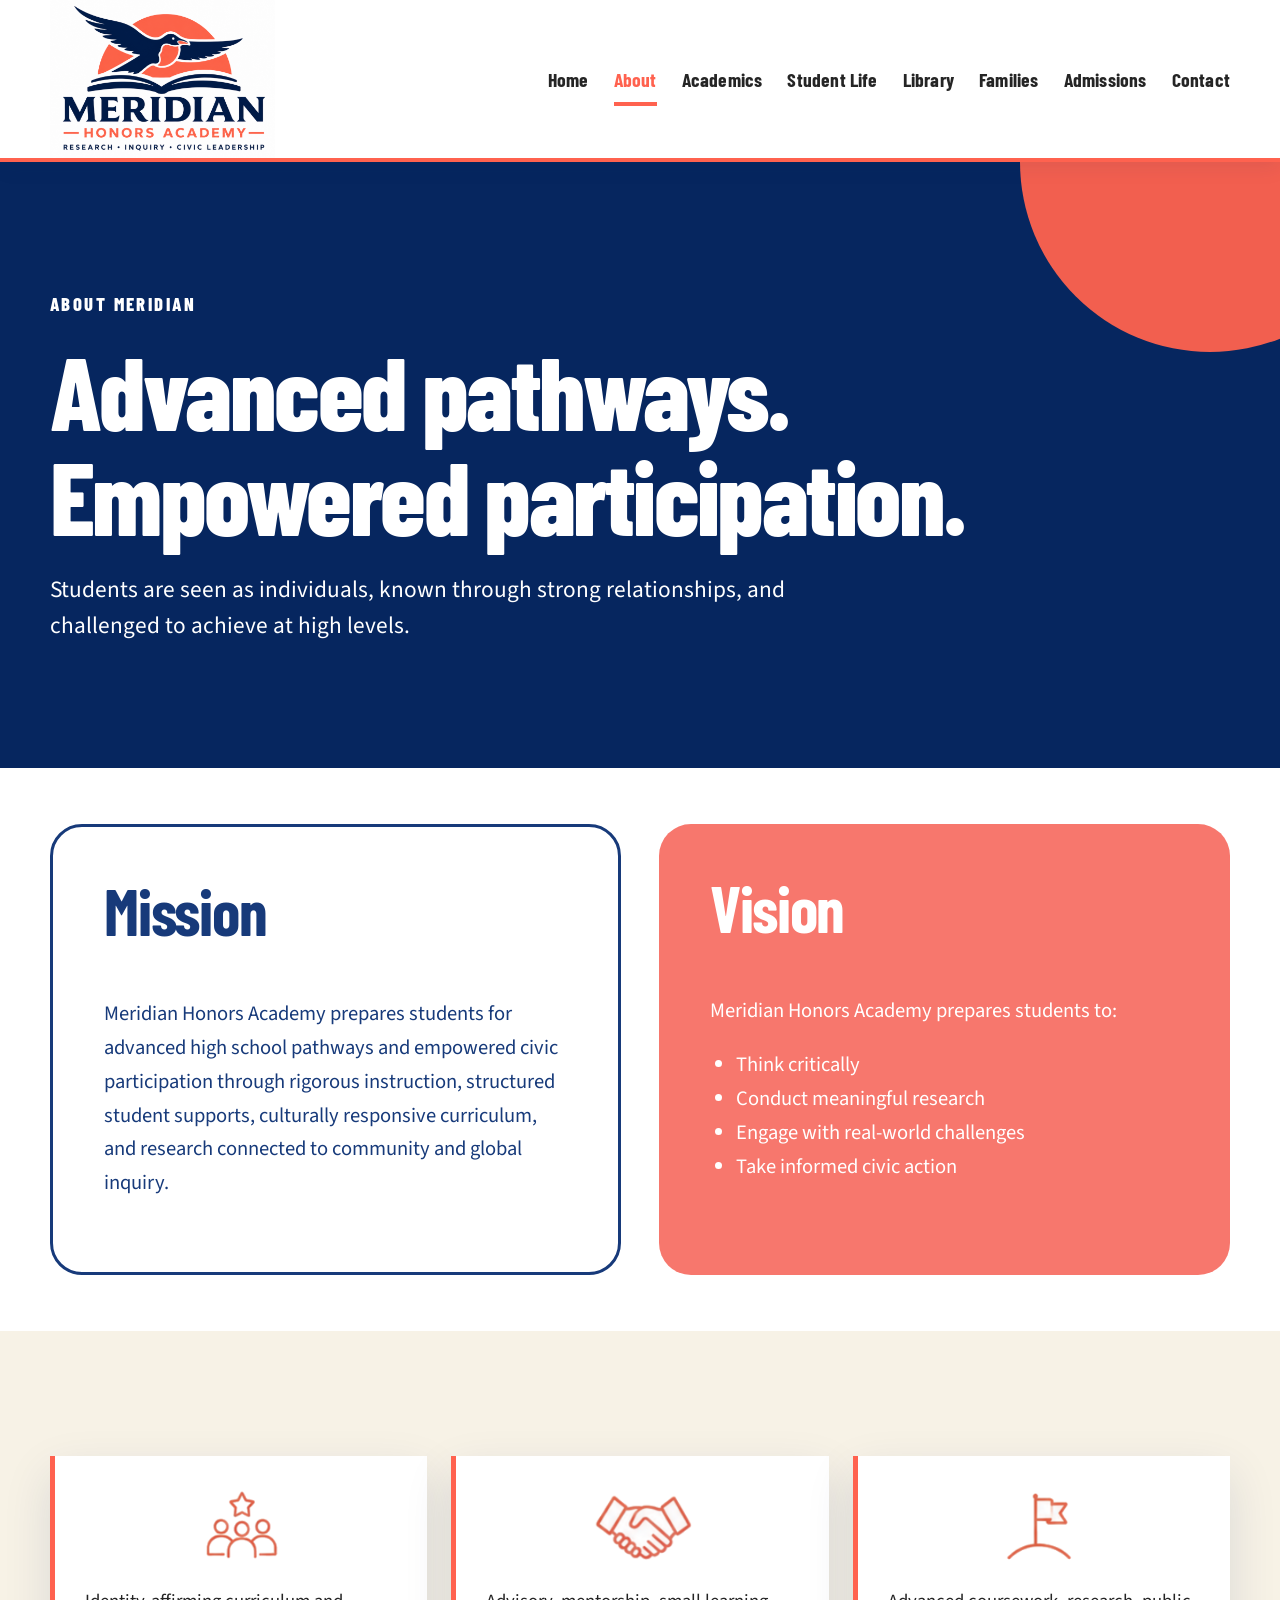
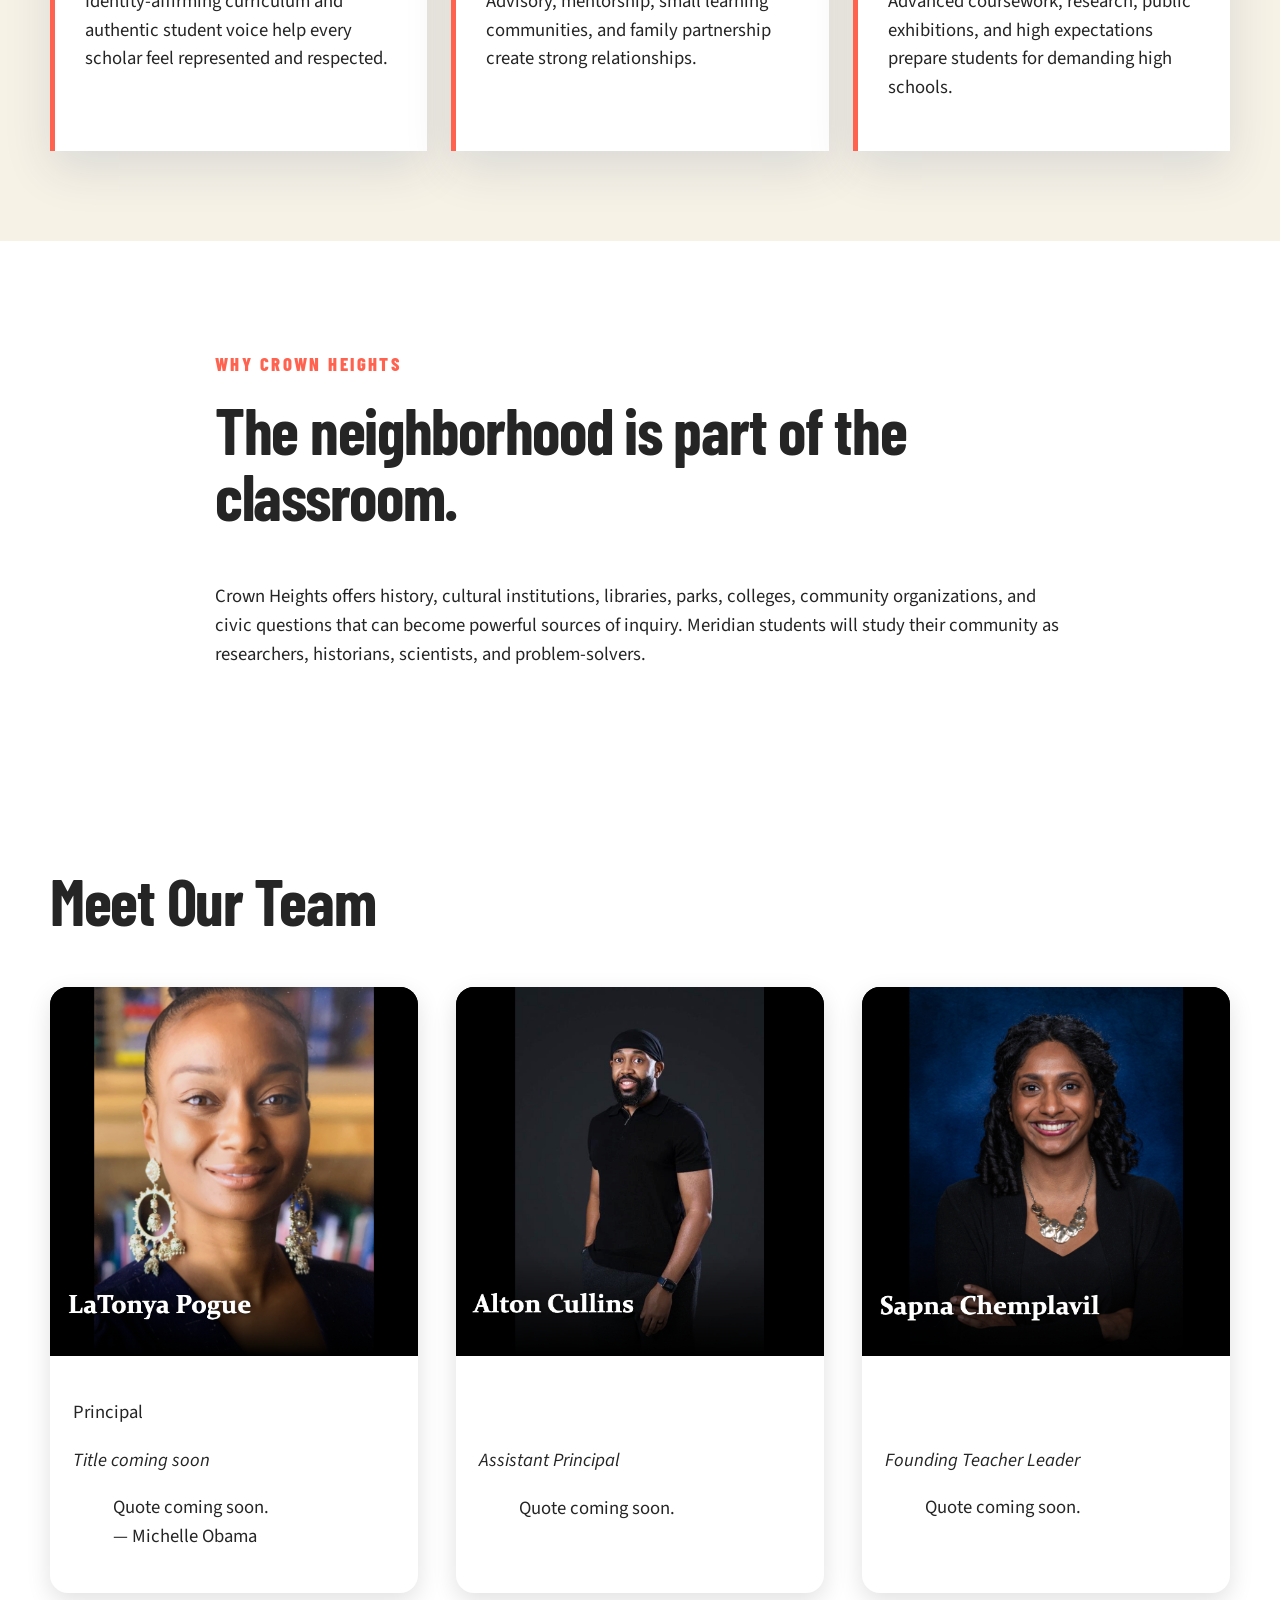
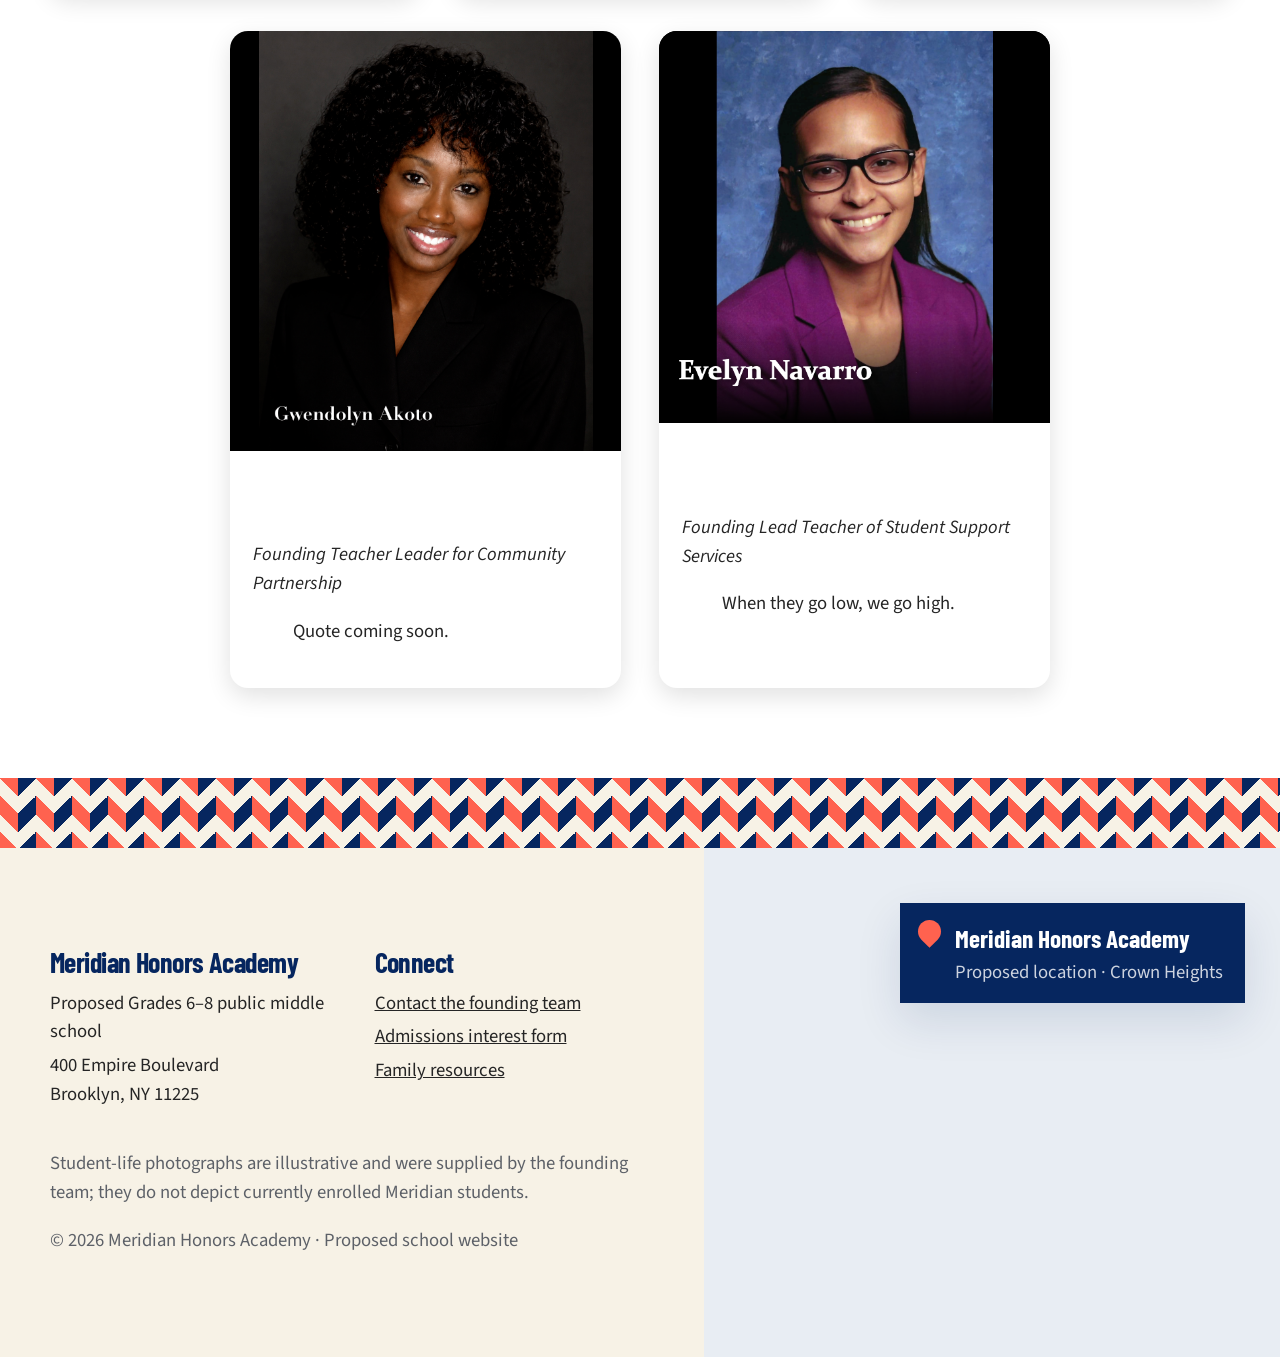
==== commit 45acbdd1: "Update about.html" ====
--- a/about.html
+++ b/about.html
@@ -60,7 +60,7 @@
 </div></div>
 </div><div style='display:grid;grid-template-columns:repeat(2,minmax(0,1fr));gap:2rem;max-width:820px;margin:0 auto;'>
 <div style="background:#fff;border-radius:18px;overflow:hidden;box-shadow:0 8px 24px rgba(0,0,0,.12)">
-<img src="assets/gwen.png" style="width:100%;height:auto;display:block;object-fit:contain;background:#000;">
+<img src="assets/gwen.png" style="width:100%;height:420px;display:block;object-fit:contain;background:#000;">
 <div style="padding:1.25rem">
 <p>&nbsp;</p>
 <p><em>Founding Teacher Leader for Community Partnership</em></p>
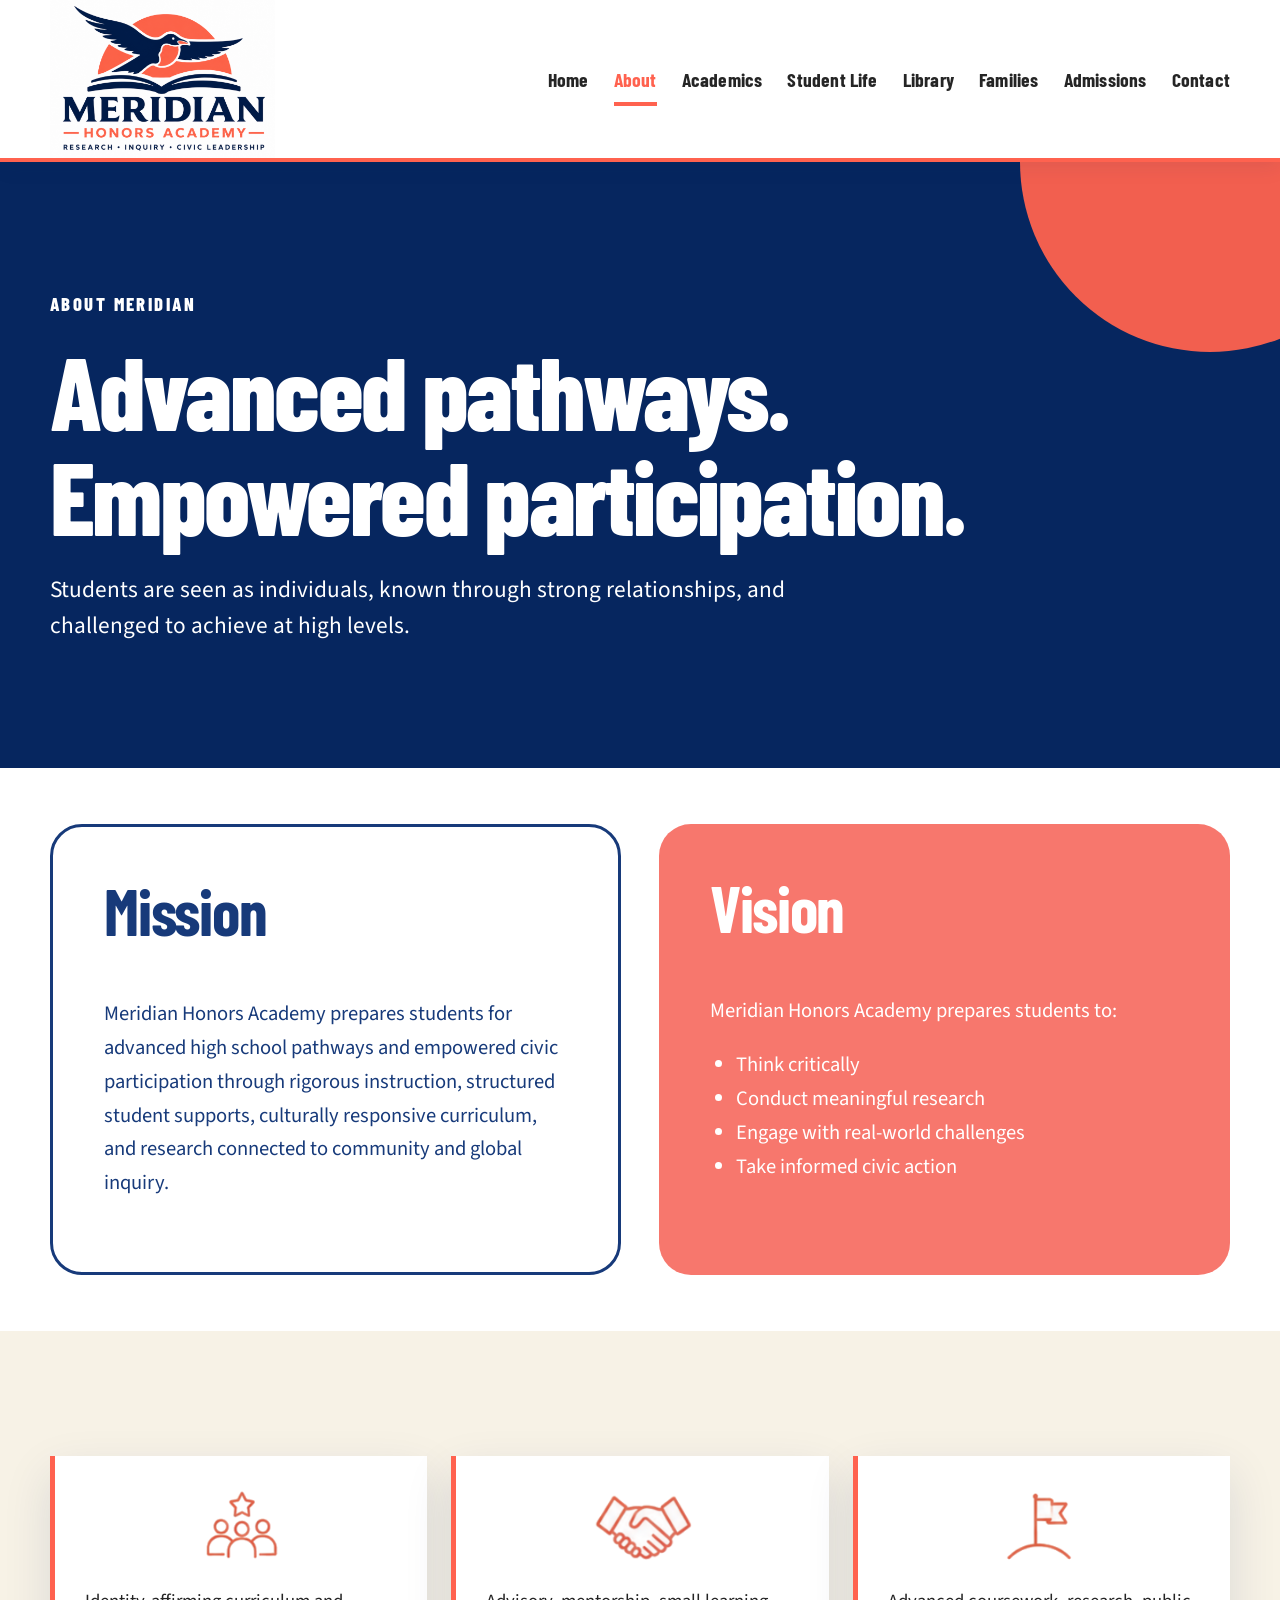
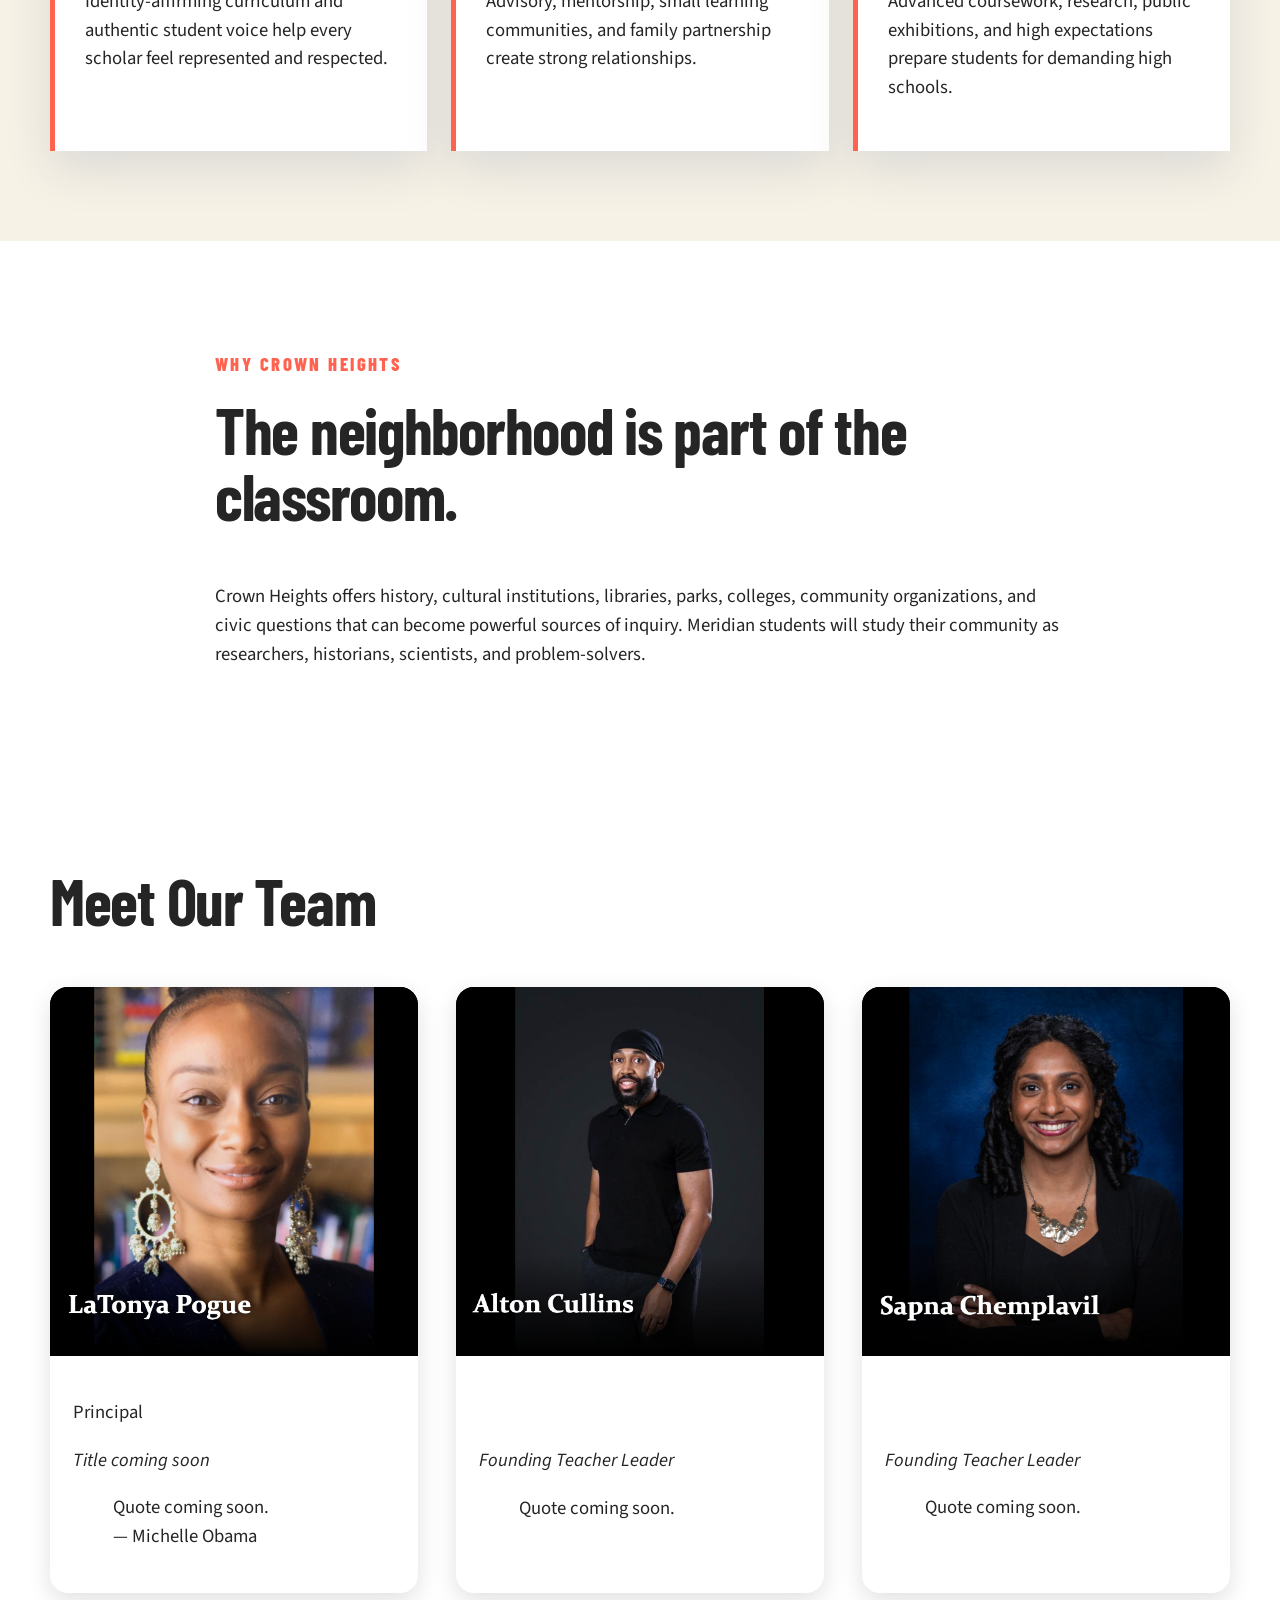
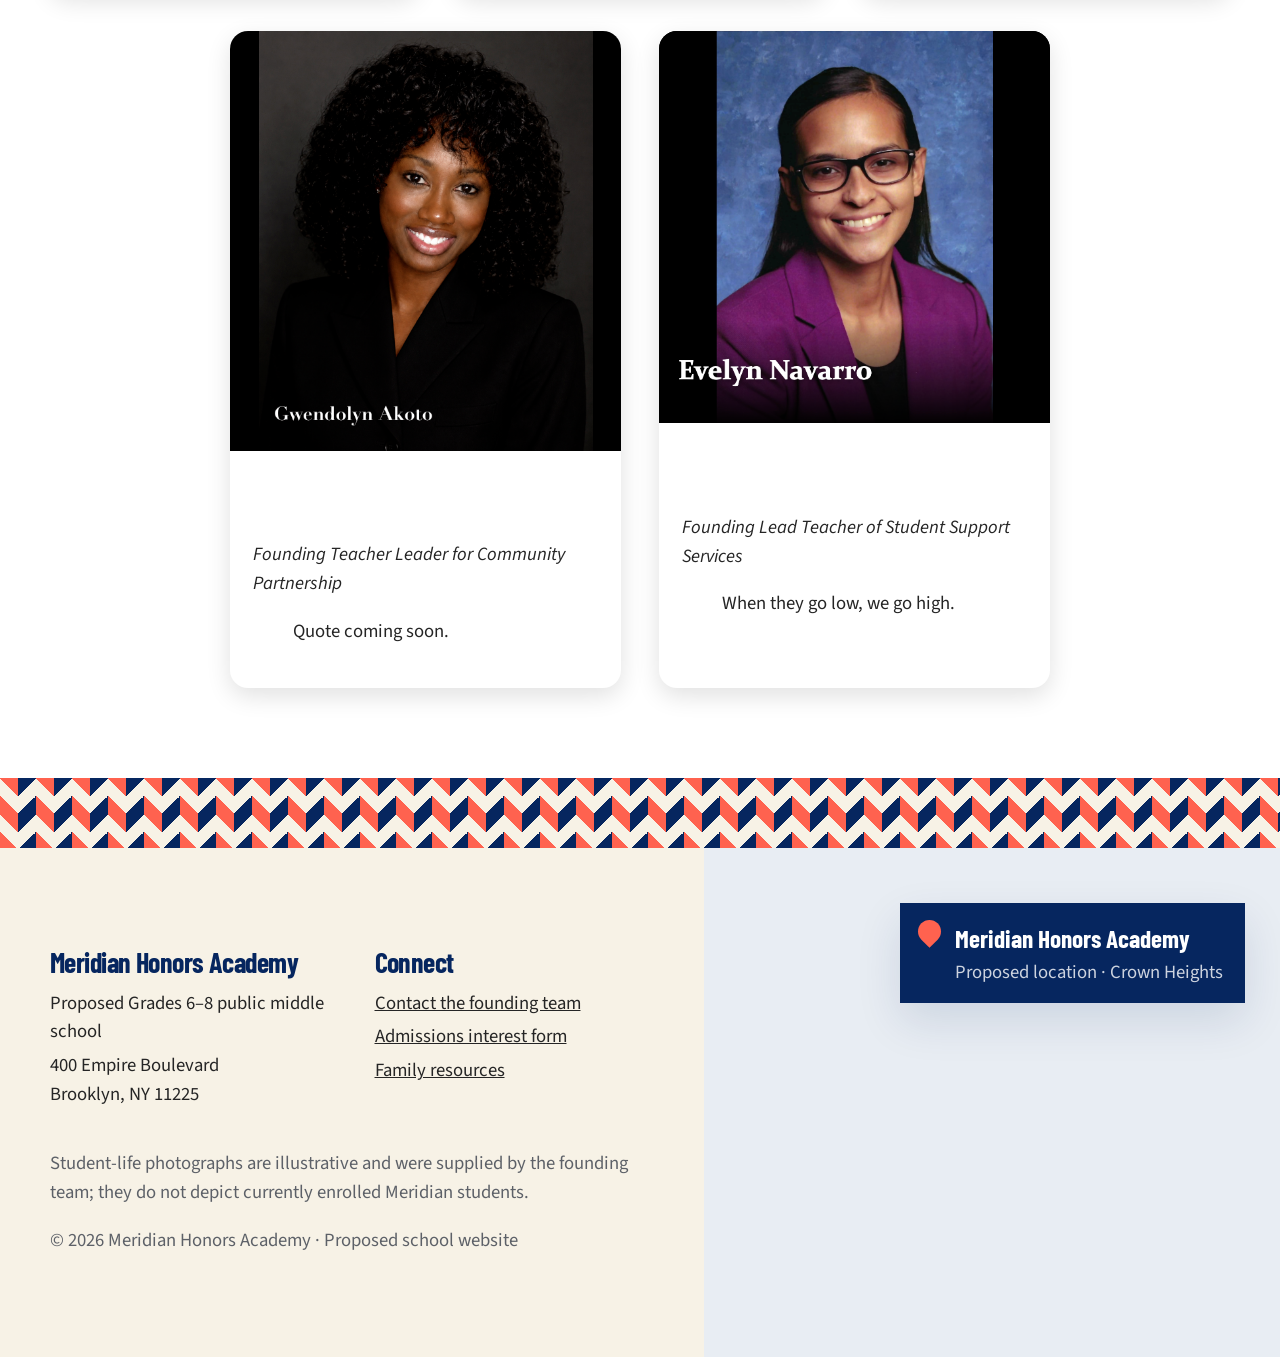
==== commit 29658e16: "Update about.html" ====
--- a/about.html
+++ b/about.html
@@ -47,7 +47,7 @@
 <img src="assets/staff2.png" style="width:100%;height:auto;display:block;object-fit:contain;background:#000;">
 <div style="padding:1.25rem">
 <p>&nbsp;</p>
-<p><em>Assistant Principal</em></p>
+<p><em>Founding Teacher Leader</em></p>
 <blockquote>Quote coming soon.</blockquote>
 </div></div>
 
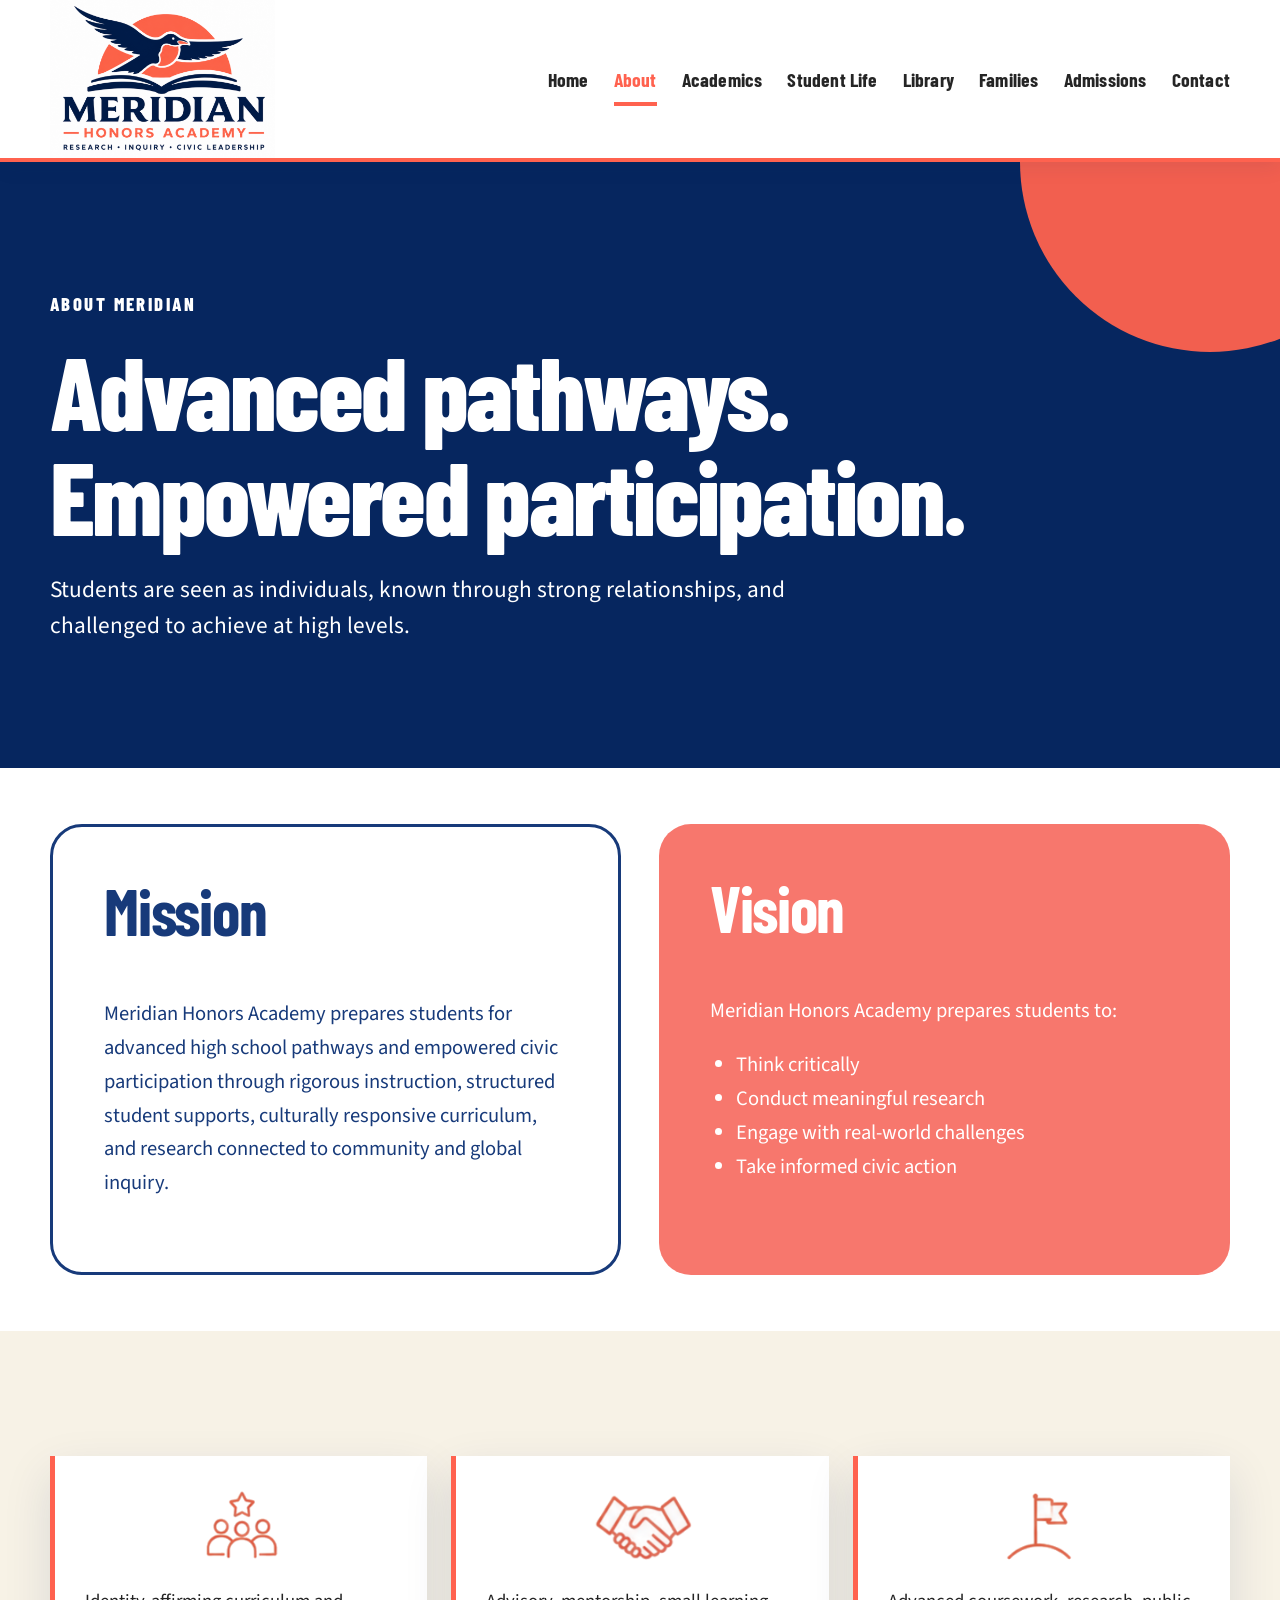
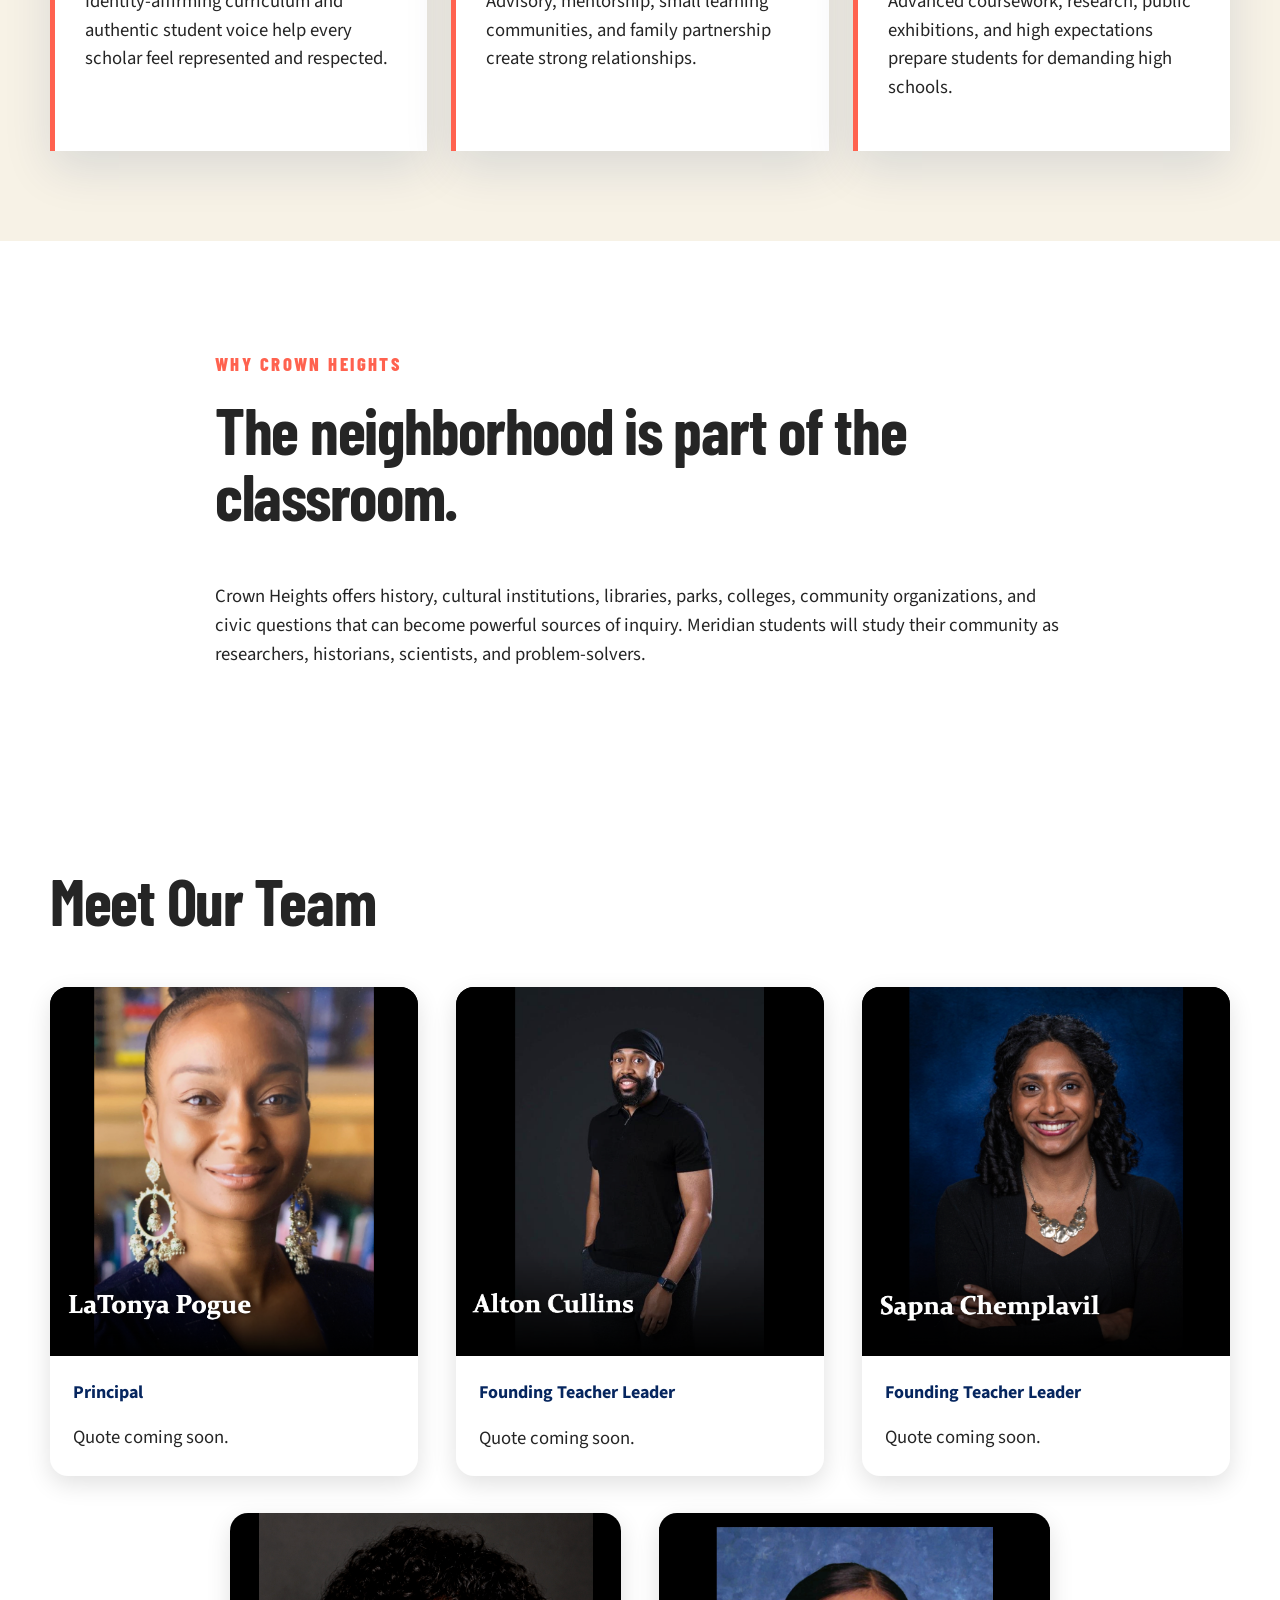
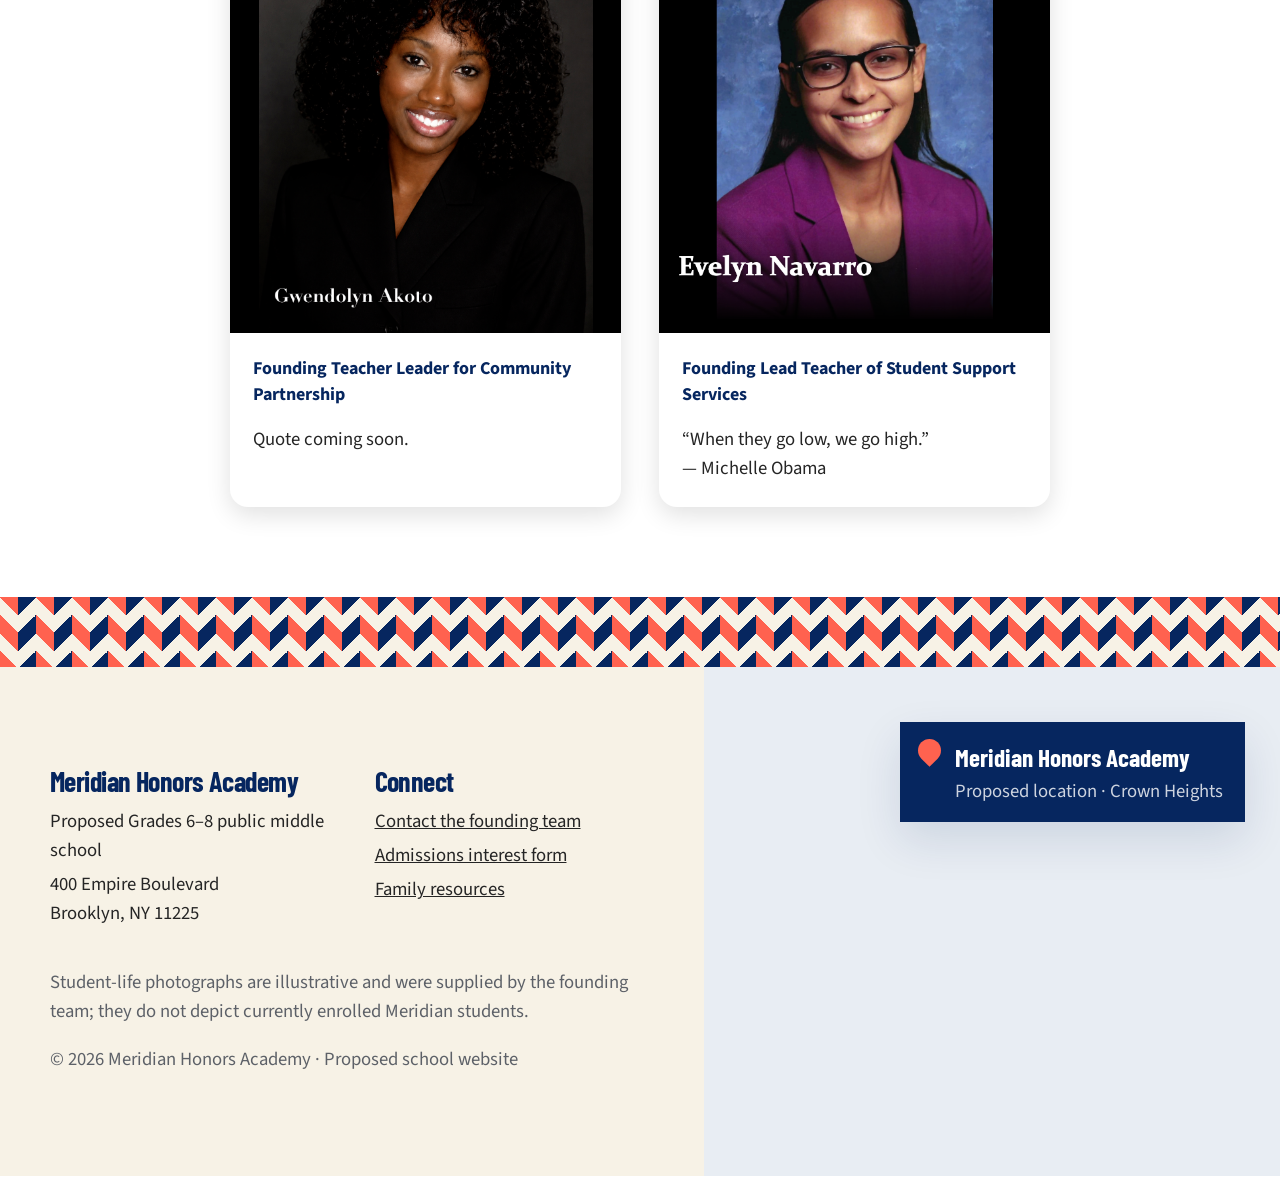
==== commit 0edffdc0: "Update about.html" ====
--- a/about.html
+++ b/about.html
@@ -30,51 +30,104 @@
 </section>
 <section class="section section--cream"><div class="shell values-grid"><article><div class="pillar-icon pillar-icon--about"><img src="assets/icons/seen.png" alt="" aria-hidden="true"></div><p>Identity-affirming curriculum and authentic student voice help every scholar feel represented and respected.</p></article><article><div class="pillar-icon pillar-icon--about"><img src="assets/icons/known.png" alt="" aria-hidden="true"></div><p>Advisory, mentorship, small learning communities, and family partnership create strong relationships.</p></article><article><div class="pillar-icon pillar-icon--about"><img src="assets/icons/challenged.png" alt="" aria-hidden="true"></div><p>Advanced coursework, research, public exhibitions, and high expectations prepare students for demanding high schools.</p></article></div></section><section class="section"><div class="shell prose"><p class="kicker">Why Crown Heights</p><h2>The neighborhood is part of the classroom.</h2><p>Crown Heights offers history, cultural institutions, libraries, parks, colleges, community organizations, and civic questions that can become powerful sources of inquiry. Meridian students will study their community as researchers, historians, scientists, and problem-solvers.</p></div></section>
 <section class="section">
-<div class="shell">
-<h2>Meet Our Team</h2>
+  <div class="shell">
+    <h2>Meet Our Team</h2>
 
-<div style="display:grid;grid-template-columns:repeat(3,minmax(0,1fr));gap:2rem;margin-bottom:2rem;">
+    <div style="display:grid;grid-template-columns:repeat(3,minmax(0,1fr));gap:2rem;margin-bottom:2rem;">
 
-<div style="background:#fff;border-radius:18px;overflow:hidden;box-shadow:0 8px 24px rgba(0,0,0,.12)">
-<img src="assets/principal.png" style="width:100%;height:auto;display:block;object-fit:contain;background:#000;">
-<div style="padding:1.25rem">
-<p>Principal</p>
-<p><em>Title coming soon</em></p>
-<blockquote>Quote coming soon.<br>— Michelle Obama</blockquote>
-</div></div>
+      <!-- Principal Pogue -->
+      <article style="background:#fff;border-radius:18px;overflow:hidden;box-shadow:0 8px 24px rgba(0,0,0,.12);">
+        <img
+          src="assets/principal.png"
+          alt="Principal Pogue"
+          style="width:100%;height:auto;display:block;object-fit:contain;background:#000;"
+        >
+        <div style="padding:1.25rem;">
+          <p style="margin:0;font-size:18px;font-weight:700;color:#06265f;line-height:1.4;">
+            Principal
+          </p>
+          <blockquote style="margin:1rem 0 0;">
+            Quote coming soon.
+          </blockquote>
+        </div>
+      </article>
 
-<div style="background:#fff;border-radius:18px;overflow:hidden;box-shadow:0 8px 24px rgba(0,0,0,.12)">
-<img src="assets/staff2.png" style="width:100%;height:auto;display:block;object-fit:contain;background:#000;">
-<div style="padding:1.25rem">
-<p>&nbsp;</p>
-<p><em>Founding Teacher Leader</em></p>
-<blockquote>Quote coming soon.</blockquote>
-</div></div>
+      <!-- Alton Cullins -->
+      <article style="background:#fff;border-radius:18px;overflow:hidden;box-shadow:0 8px 24px rgba(0,0,0,.12);">
+        <img
+          src="assets/staff2.png"
+          alt="Alton Cullins"
+          style="width:100%;height:auto;display:block;object-fit:contain;background:#000;"
+        >
+        <div style="padding:1.25rem;">
+          <p style="margin:0;font-size:18px;font-weight:700;color:#06265f;line-height:1.4;">
+            Founding Teacher Leader
+          </p>
+          <blockquote style="margin:1rem 0 0;">
+            Quote coming soon.
+          </blockquote>
+        </div>
+      </article>
 
-<div style="background:#fff;border-radius:18px;overflow:hidden;box-shadow:0 8px 24px rgba(0,0,0,.12)">
-<img src="assets/staff3.png" style="width:100%;height:auto;display:block;object-fit:contain;background:#000;">
-<div style="padding:1.25rem">
-<p>&nbsp;</p>
-<p><em>Founding Teacher Leader</em></p>
-<blockquote>Quote coming soon.</blockquote>
-</div></div>
-</div><div style='display:grid;grid-template-columns:repeat(2,minmax(0,1fr));gap:2rem;max-width:820px;margin:0 auto;'>
-<div style="background:#fff;border-radius:18px;overflow:hidden;box-shadow:0 8px 24px rgba(0,0,0,.12)">
-<img src="assets/gwen.png" style="width:100%;height:420px;display:block;object-fit:contain;background:#000;">
-<div style="padding:1.25rem">
-<p>&nbsp;</p>
-<p><em>Founding Teacher Leader for Community Partnership</em></p>
-<blockquote>Quote coming soon.</blockquote>
-</div></div>
+      <!-- Sapna Chemplavil -->
+      <article style="background:#fff;border-radius:18px;overflow:hidden;box-shadow:0 8px 24px rgba(0,0,0,.12);">
+        <img
+          src="assets/staff3.png"
+          alt="Sapna Chemplavil"
+          style="width:100%;height:auto;display:block;object-fit:contain;background:#000;"
+        >
+        <div style="padding:1.25rem;">
+          <p style="margin:0;font-size:18px;font-weight:700;color:#06265f;line-height:1.4;">
+            Founding Teacher Leader
+          </p>
+          <blockquote style="margin:1rem 0 0;">
+            Quote coming soon.
+          </blockquote>
+        </div>
+      </article>
 
-<div style="background:#fff;border-radius:18px;overflow:hidden;box-shadow:0 8px 24px rgba(0,0,0,.12)">
-<img src="assets/staff5.png" style="width:100%;height:auto;display:block;object-fit:contain;background:#000;">
-<div style="padding:1.25rem">
-<p>&nbsp;</p>
-<p><em>Founding Lead Teacher of Student Support Services</em></p>
-<blockquote>When they go low, we go high.</blockquote>
-</div></div>
-</div></div></section></main><footer class="site-footer">
+    </div>
+
+    <div style="display:grid;grid-template-columns:repeat(2,minmax(0,1fr));gap:2rem;max-width:820px;margin:0 auto;">
+
+      <!-- Gwendolyn Akoto -->
+      <article style="background:#fff;border-radius:18px;overflow:hidden;box-shadow:0 8px 24px rgba(0,0,0,.12);">
+        <img
+          src="assets/gwen.png"
+          alt="Gwendolyn Akoto"
+          style="width:100%;height:420px;display:block;object-fit:contain;background:#000;"
+        >
+        <div style="padding:1.25rem;">
+          <p style="margin:0;font-size:18px;font-weight:700;color:#06265f;line-height:1.4;">
+            Founding Teacher Leader for Community Partnership
+          </p>
+          <blockquote style="margin:1rem 0 0;">
+            Quote coming soon.
+          </blockquote>
+        </div>
+      </article>
+
+      <!-- Evelyn Navarro -->
+      <article style="background:#fff;border-radius:18px;overflow:hidden;box-shadow:0 8px 24px rgba(0,0,0,.12);">
+        <img
+          src="assets/staff5.png"
+          alt="Evelyn Navarro"
+          style="width:100%;height:420px;display:block;object-fit:contain;background:#000;"
+        >
+        <div style="padding:1.25rem;">
+          <p style="margin:0;font-size:18px;font-weight:700;color:#06265f;line-height:1.4;">
+            Founding Lead Teacher of Student Support Services
+          </p>
+          <blockquote style="margin:1rem 0 0;">
+            “When they go low, we go high.”<br>
+            — Michelle Obama
+          </blockquote>
+        </div>
+      </article>
+
+    </div>
+  </div>
+</section></main><footer class="site-footer">
   <div class="footer-pattern" aria-hidden="true"></div>
   <div class="footer-grid">
     <div class="footer-info">
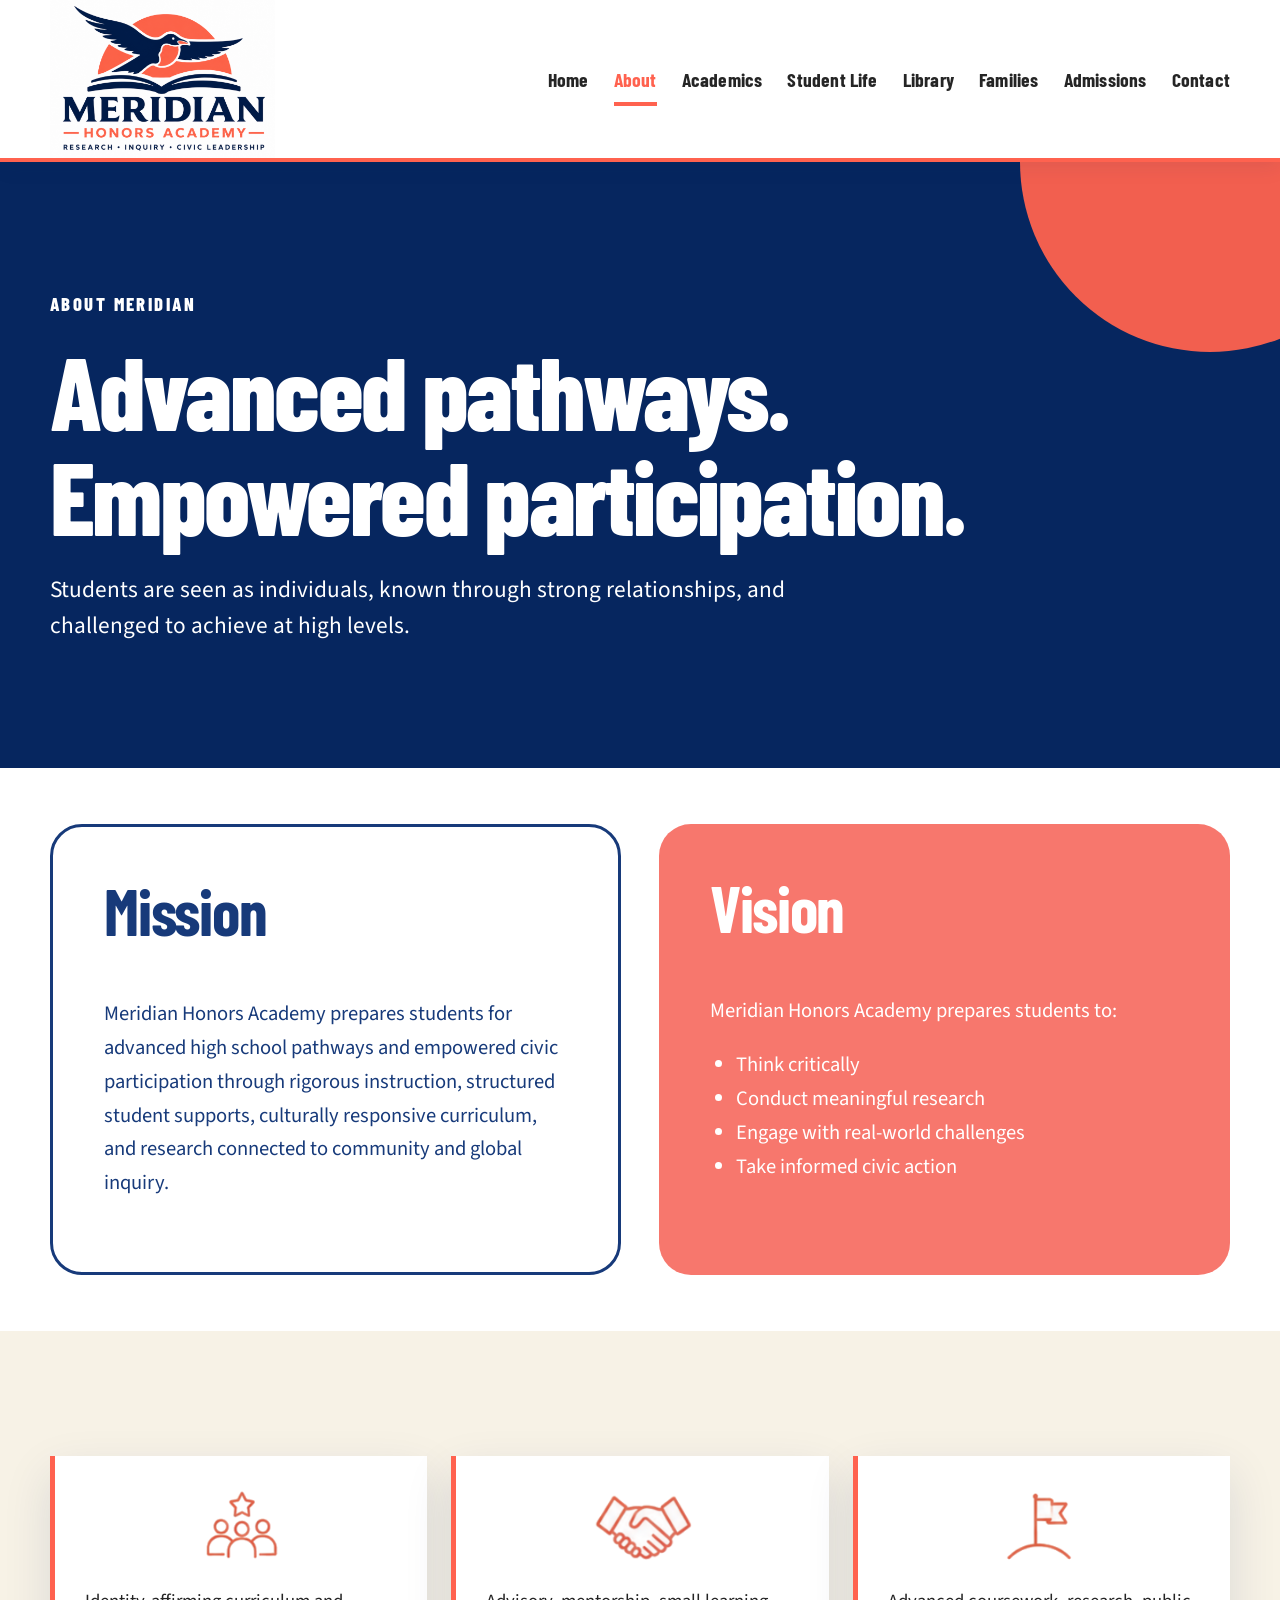
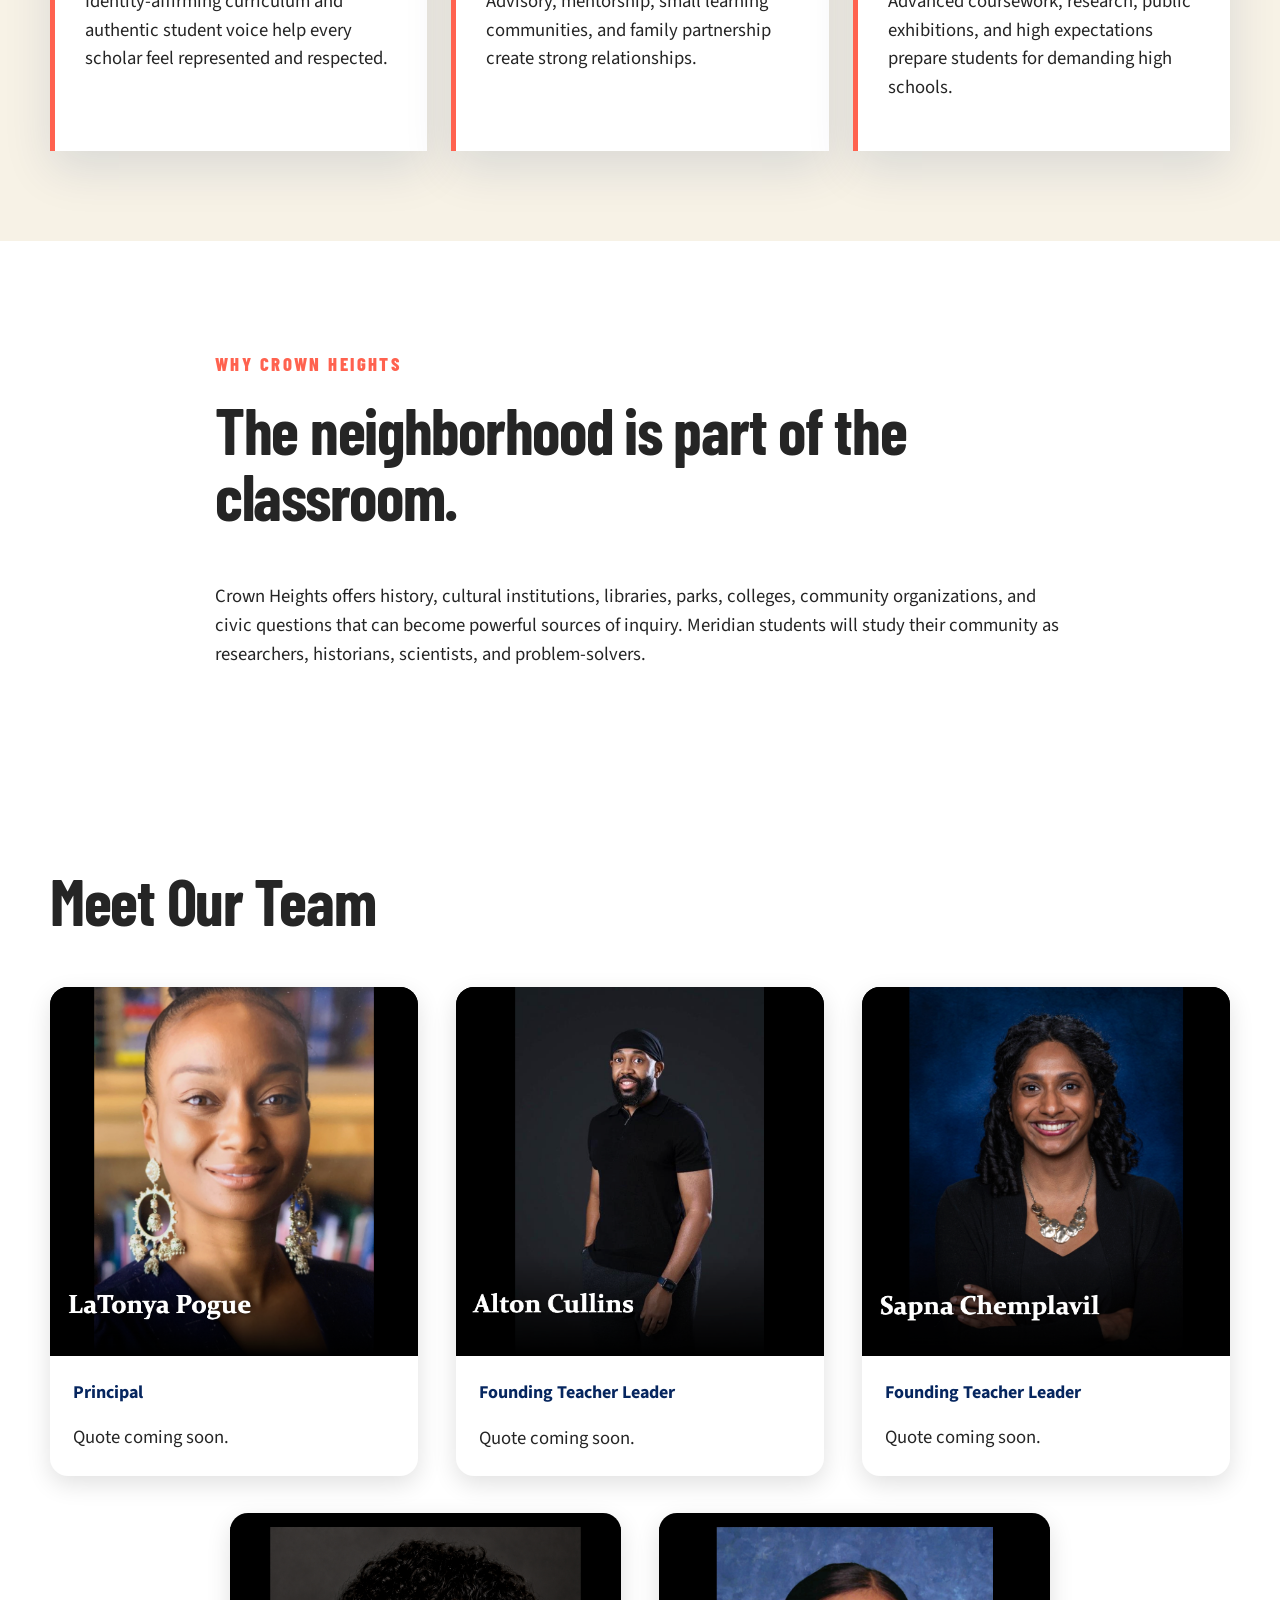
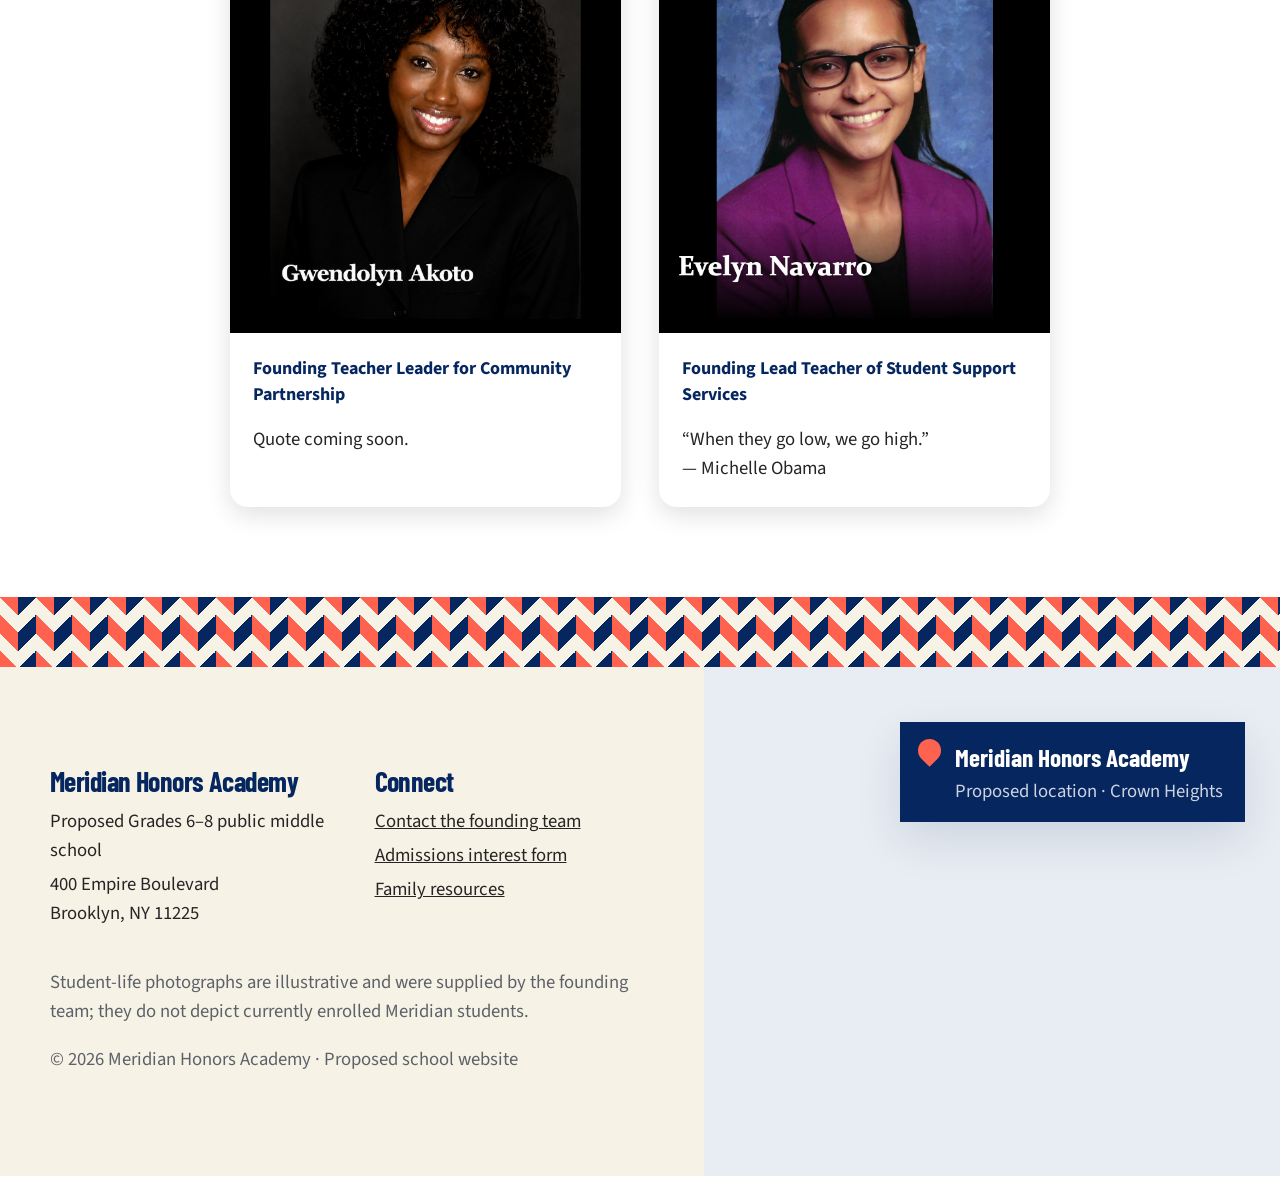
==== commit a2db3194: "Update about.html" ====
--- a/about.html
+++ b/about.html
@@ -93,7 +93,7 @@
       <!-- Gwendolyn Akoto -->
       <article style="background:#fff;border-radius:18px;overflow:hidden;box-shadow:0 8px 24px rgba(0,0,0,.12);">
         <img
-          src="assets/gwen.png"
+          src="assets/gwens.png"
           alt="Gwendolyn Akoto"
           style="width:100%;height:420px;display:block;object-fit:contain;background:#000;"
         >
